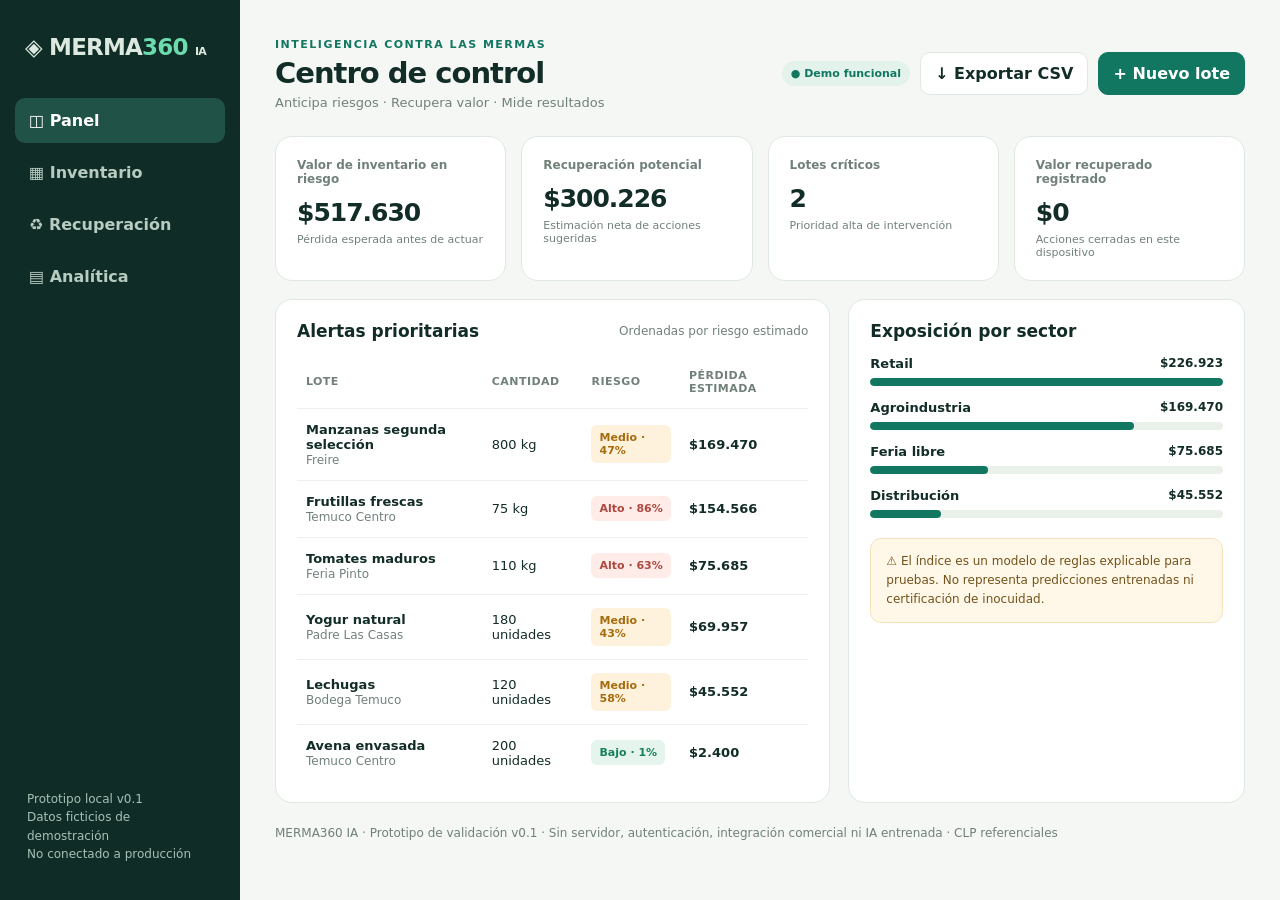
==== index.html @ 34fdd6aa "feat: incorporar prototipo web de gestión de mermas" ====
<!doctype html><html lang="es"><head><meta charset="utf-8"><meta name="viewport" content="width=device-width,initial-scale=1"><title>MERMA360 IA | Prototipo</title><style>
:root{--bg:#f4f7f4;--panel:#fff;--ink:#122c27;--muted:#71817a;--brand:#127761;--soft:#e3f2eb;--border:#e0e8e2;--warn:#c07914;--red:#b84b42}*{box-sizing:border-box}body{margin:0;background:var(--bg);color:var(--ink);font-family:Inter,system-ui,-apple-system,Segoe UI,sans-serif}button,input,select{font:inherit}button{cursor:pointer}.layout{display:grid;grid-template-columns:240px 1fr;min-height:100vh}.side{background:#102c27;color:#dbe9df;padding:24px 15px;display:flex;flex-direction:column;gap:28px}.logo{font-size:23px;font-weight:850;letter-spacing:-.8px;padding:10px}.logo span{color:#6cdbad}.nav{display:grid;gap:7px}.nav button{background:transparent;border:0;color:#b7cbc1;text-align:left;border-radius:10px;padding:13px 14px;font-weight:650}.nav button.active,.nav button:hover{background:#215247;color:white}.sidefoot{margin-top:auto;padding:12px;font-size:12px;color:#a9c1b5;line-height:1.55}.main{padding:27px 35px;max-width:1560px;width:100%;margin:auto}header{display:flex;justify-content:space-between;align-items:center;gap:16px;margin-bottom:26px}h1{font-size:29px;letter-spacing:-1px;margin:5px 0}p{line-height:1.45}.muted{color:var(--muted)}.eyebrow{color:var(--brand);font-size:11px;letter-spacing:1.5px;font-weight:800;text-transform:uppercase}.headerops{display:flex;gap:10px;align-items:center;flex-wrap:wrap}.button{border:1px solid var(--border);background:white;padding:11px 14px;border-radius:10px;font-weight:700;color:var(--ink)}.primary{background:var(--brand);border-color:var(--brand);color:white}.button:hover{filter:brightness(.96)}.badge{padding:6px 9px;border-radius:999px;background:var(--soft);color:var(--brand);font-size:11px;font-weight:800}.panel{background:white;border:1px solid var(--border);border-radius:17px;padding:21px}.cards{display:grid;grid-template-columns:repeat(4,minmax(0,1fr));gap:15px;margin-bottom:18px}.card .label{font-size:12px;color:var(--muted);font-weight:650}.card .value{font-size:25px;font-weight:850;letter-spacing:-1px;margin:12px 0 6px}.card .hint{font-size:11px;color:var(--muted)}.split{display:grid;grid-template-columns:1.4fr 1fr;gap:18px}.sectionhead{display:flex;align-items:center;justify-content:space-between;margin-bottom:15px;gap:10px}.sectionhead h2{font-size:17px;margin:0}table{border-collapse:collapse;width:100%;font-size:13px}td,th{padding:13px 9px;text-align:left;border-bottom:1px solid #edf0ed;vertical-align:middle}th{font-size:11px;text-transform:uppercase;letter-spacing:.45px;color:var(--muted)}tbody tr:last-child td{border:0}.pill{font-weight:800;font-size:11px;padding:6px 8px;border-radius:6px;display:inline-block}.high{background:#ffebe8;color:#ad483f}.medium{background:#fff2dc;color:#a66b0d}.low{background:#e5f4ec;color:#16805e}.empty{padding:32px;text-align:center;color:var(--muted)}.tiny{font-size:12px;color:var(--muted)}.stack{display:grid;gap:14px}.barrow{display:grid;grid-template-columns:1fr 85px;gap:12px;align-items:center}.track{height:8px;background:#eaf0ea;border-radius:12px;overflow:hidden;margin-top:7px}.fill{height:100%;background:var(--brand);border-radius:12px}.formgrid{display:grid;grid-template-columns:repeat(3,1fr);gap:12px}.field{display:grid;gap:6px}.field label{font-size:12px;font-weight:750;color:#4e6259}input,select{padding:12px;border:1px solid #d6e2d9;border-radius:9px;width:100%;background:white;color:var(--ink)}.filters{display:flex;gap:10px;margin-bottom:15px;flex-wrap:wrap}.filters input{width:min(320px,100%)}.filters select{width:auto}.actionbox{background:#f7faf7;padding:14px;border:1px solid var(--border);border-radius:12px}.actionbox h3{margin:3px 0 9px;font-size:16px}.kpi{font-size:22px;font-weight:850}.note{padding:13px 15px;border-radius:11px;background:#fff8e9;color:#72521a;font-size:12px;line-height:1.6;border:1px solid #f4e3ba}section[data-view]{display:none}section[data-view].on{display:block}.rescue{display:grid;grid-template-columns:1fr 1fr;gap:12px}.metric{display:flex;justify-content:space-between;padding:10px 0;border-bottom:1px solid var(--border);font-size:13px}.metric:last-child{border:0}.chip{border:1px solid #d2e2d7;padding:9px 11px;background:white;border-radius:8px;color:var(--brand);font-weight:750}.toast{position:fixed;bottom:22px;right:22px;background:#173b30;color:white;padding:13px 18px;border-radius:10px;box-shadow:0 12px 35px #112c2233;display:none;max-width:370px;z-index:5}.footer{margin:23px 0;font-size:12px;color:var(--muted)}@media(max-width:1000px){.cards{grid-template-columns:repeat(2,1fr)}.split{grid-template-columns:1fr}.main{padding:22px}.layout{grid-template-columns:180px 1fr}}@media(max-width:680px){.layout{display:block}.side{position:sticky;top:0;z-index:3;padding:8px 10px;display:flex;gap:5px;flex-direction:row;align-items:center}.logo{font-size:17px;padding:7px}.nav{display:flex;gap:1px;overflow-x:auto}.nav button{font-size:11px;padding:10px 8px;white-space:nowrap}.sidefoot{display:none}.main{padding:16px}header{align-items:flex-start;flex-direction:column}.cards{grid-template-columns:repeat(2,minmax(0,1fr));gap:10px}.card .value{font-size:20px}.panel{padding:14px}.formgrid,.rescue{grid-template-columns:1fr}table{display:block;overflow-x:auto;white-space:nowrap}}
</style></head><body><div class="layout"><aside class="side"><div class="logo">◈ MERMA<span>360</span> <small style="font-size:11px">IA</small></div><nav class="nav"><button class="active" data-nav="dashboard">◫ Panel</button><button data-nav="inventory">▦ Inventario</button><button data-nav="rescue">♻ Recuperación</button><button data-nav="analytics">▤ Analítica</button></nav><div class="sidefoot">Prototipo local v0.1<br>Datos ficticios de demostración<br>No conectado a producción</div></aside><main class="main"><header><div><div class="eyebrow">INTELIGENCIA CONTRA LAS MERMAS</div><h1 id="viewTitle">Centro de control</h1><div class="muted" style="font-size:13px">Anticipa riesgos · Recupera valor · Mide resultados</div></div><div class="headerops"><span class="badge">● Demo funcional</span><button class="button" id="exportBtn">↓ Exportar CSV</button><button class="button primary" id="addJump">+ Nuevo lote</button></div></header>
<section data-view="dashboard" class="on"><div class="cards"><article class="panel card"><div class="label">Valor de inventario en riesgo</div><div class="value" id="riskValue">—</div><div class="hint">Pérdida esperada antes de actuar</div></article><article class="panel card"><div class="label">Recuperación potencial</div><div class="value" id="recoverValue">—</div><div class="hint">Estimación neta de acciones sugeridas</div></article><article class="panel card"><div class="label">Lotes críticos</div><div class="value" id="criticalValue">—</div><div class="hint">Prioridad alta de intervención</div></article><article class="panel card"><div class="label">Valor recuperado registrado</div><div class="value" id="savedValue">—</div><div class="hint">Acciones cerradas en este dispositivo</div></article></div><div class="split"><div class="panel"><div class="sectionhead"><h2>Alertas prioritarias</h2><span class="tiny">Ordenadas por riesgo estimado</span></div><div id="alertTable"></div></div><div class="panel"><div class="sectionhead"><h2>Exposición por sector</h2></div><div class="stack" id="sectorBars"></div><div class="note" style="margin-top:20px">⚠ El índice es un modelo de reglas explicable para pruebas. No representa predicciones entrenadas ni certificación de inocuidad.</div></div></div></section>
<section data-view="inventory"><div class="panel" style="margin-bottom:17px"><div class="sectionhead"><h2>Registrar lote</h2><span class="tiny">Datos se guardan localmente en tu navegador</span></div><form id="lotForm" class="formgrid"><div class="field"><label>Producto</label><input name="name" required maxlength="80" placeholder="Ej.: Tomate primera" /></div><div class="field"><label>Sector</label><select name="sector"><option>Feria libre</option><option>Retail</option><option>Agroindustria</option><option>Distribución</option></select></div><div class="field"><label>Ubicación / sucursal</label><input name="location" required placeholder="Ej.: Temuco centro" maxlength="80" /></div><div class="field"><label>Cantidad disponible</label><input name="qty" type="number" min="0.01" step="0.01" required placeholder="100" /></div><div class="field"><label>Unidad</label><select name="unit"><option>kg</option><option>unidades</option><option>cajas</option></select></div><div class="field"><label>Costo unitario (CLP)</label><input name="cost" type="number" min="0" step="1" required placeholder="1200" /></div><div class="field"><label>Días para vencer / revisión</label><input name="days" type="number" min="0" max="365" step="1" required placeholder="2" /></div><div class="field"><label>Rotación diaria estimada (misma unidad)</label><input name="daily" type="number" min="0" step="0.01" required placeholder="12" /></div><div class="field" style="align-content:end"><button class="button primary" type="submit">Guardar lote y calcular riesgo</button></div></form></div><div class="panel"><div class="sectionhead"><h2>Lotes registrados</h2><span class="tiny" id="lotCount"></span></div><div class="filters"><input id="search" placeholder="Buscar producto o sucursal..."/><select id="sectorFilter"><option value="">Todos los sectores</option><option>Feria libre</option><option>Retail</option><option>Agroindustria</option><option>Distribución</option></select></div><div id="inventoryTable"></div></div></section>
<section data-view="rescue"><div class="split"><div class="panel"><div class="sectionhead"><h2>Optimizador de recuperación</h2></div><div class="field" style="margin-bottom:14px"><label>Elegir lote activo</label><select id="selectedLot"></select></div><div id="lotExplain"></div><div class="note" style="margin-top:16px">La recuperación requiere confirmar inocuidad, estado del producto, transporte y condiciones de venta. No se autoriza redistribuir alimentos no aptos.</div></div><div class="panel"><div class="sectionhead"><h2>Acciones sugeridas</h2><span class="tiny">Escenarios ilustrativos</span></div><div class="stack" id="rescueOptions"></div></div></div><div class="panel" style="margin-top:18px"><div class="sectionhead"><h2>Historial de acciones ejecutadas</h2></div><div id="actionHistory"></div></div></section>
<section data-view="analytics"><div class="cards"><article class="panel card"><div class="label">Inventario registrado</div><div class="value" id="inventoryValue">—</div></article><article class="panel card"><div class="label">Pérdida esperada</div><div class="value" id="lossValue">—</div></article><article class="panel card"><div class="label">Lotes activos</div><div class="value" id="activeValue">—</div></article><article class="panel card"><div class="label">Acciones registradas</div><div class="value" id="actionsValue">—</div></article></div><div class="split"><div class="panel"><div class="sectionhead"><h2>Riesgo por categoría</h2></div><div class="stack" id="analyticsBars"></div></div><div class="panel"><div class="sectionhead"><h2>Metodología de estimación</h2></div><p class="tiny">El riesgo depende de días disponibles, cantidad y rotación estimada. La fracción que no se vendería dentro del horizonte se combina con un factor de urgencia. La pérdida esperada es la cantidad en riesgo multiplicada por el costo unitario.</p><p class="tiny">La recuperación neta sugerida se calcula con escenarios de precios y costos simplificados. No presupone ventas reales ni reemplaza un estudio de demanda, seguridad o impacto.</p><button class="button" id="resetBtn">Restablecer datos de ejemplo</button></div></div></section>
<div class="footer">MERMA360 IA · Prototipo de validación v0.1 · Sin servidor, autenticación, integración comercial ni IA entrenada · CLP referenciales</div></main></div><div class="toast" id="toast"></div>
<script>
'use strict';const KEY='merma360-demo-v1';const seed=[{id:'L-001',name:'Frutillas frescas',sector:'Retail',location:'Temuco Centro',qty:75,unit:'kg',cost:2400,days:1,daily:12,closed:false},{id:'L-002',name:'Tomates maduros',sector:'Feria libre',location:'Feria Pinto',qty:110,unit:'kg',cost:1100,days:2,daily:22,closed:false},{id:'L-003',name:'Yogur natural',sector:'Retail',location:'Padre Las Casas',qty:180,unit:'unidades',cost:900,days:3,daily:38,closed:false},{id:'L-004',name:'Manzanas segunda selección',sector:'Agroindustria',location:'Freire',qty:800,unit:'kg',cost:450,days:6,daily:70,closed:false},{id:'L-005',name:'Lechugas',sector:'Distribución',location:'Bodega Temuco',qty:120,unit:'unidades',cost:650,days:2,daily:27,closed:false},{id:'L-006',name:'Avena envasada',sector:'Retail',location:'Temuco Centro',qty:200,unit:'unidades',cost:1200,days:90,daily:4,closed:false}];
let state;try{state=JSON.parse(localStorage.getItem(KEY))}catch(e){}if(!state||!Array.isArray(state.lots)||!Array.isArray(state.actions))state={lots:seed.map(x=>({...x})),actions:[]};const money=n=>new Intl.NumberFormat('es-CL',{style:'currency',currency:'CLP',maximumFractionDigits:0}).format(Math.round(n||0));const number=n=>new Intl.NumberFormat('es-CL',{maximumFractionDigits:1}).format(n);const escapeHtml=s=>String(s??'').replace(/[&<>"']/g,ch=>({'&':'&amp;','<':'&lt;','>':'&gt;','"':'&quot;','\'':'&#39;'}[ch]));function save(){localStorage.setItem(KEY,JSON.stringify(state))}function active(){return state.lots.filter(x=>!x.closed)}function estimate(l){let stock=Number(l.qty),days=Number(l.days),velocity=Number(l.daily),unsold=Math.max(0,stock-velocity*Math.max(0,days));let urgency=days<=1?0.95:days<=3?0.75:days<=7?0.45:days<=14?0.15:0.03;let risk=Math.min(.99,Math.max(.01,(unsold/Math.max(1,stock))*.83+urgency*.17));let riskyQty=stock*risk;return{risk,loss:riskyQty*l.cost,stockValue:stock*l.cost,unsold,riskyQty,recovery:Math.max(0,riskyQty*l.cost*.58)}}function level(v){return v>=.6?'high':v>=.3?'medium':'low'}function label(v){return v==='high'?'Alto':v==='medium'?'Medio':'Bajo'}function toast(msg){const el=document.getElementById('toast');el.textContent=msg;el.style.display='block';clearTimeout(toast.t);toast.t=setTimeout(()=>el.style.display='none',3500)}function table(columns,rows){return rows.length?'<table><thead><tr>'+columns.map(x=>'<th>'+x+'</th>').join('')+'</tr></thead><tbody>'+rows.join('')+'</tbody></table>':'<div class="empty">No hay registros para mostrar.</div>'}function pill(r){const v=level(r);return `<span class="pill ${v}">${label(v)} · ${Math.round(r*100)}%</span>`}function bars(id,items){const max=Math.max(1,...items.map(x=>x.value));document.getElementById(id).innerHTML=items.length?items.map(x=>`<div><div class="barrow"><span style="font-size:13px;font-weight:700">${escapeHtml(x.name)}</span><strong style="font-size:12px;text-align:right">${money(x.value)}</strong></div><div class="track"><div class="fill" style="width:${Math.max(2,x.value/max*100)}%"></div></div></div>`).join(''):'<p class="tiny">Sin datos</p>'}function grouped(){const m={};active().forEach(l=>m[l.sector]=(m[l.sector]||0)+estimate(l).loss);return Object.entries(m).map(([name,value])=>({name,value})).sort((a,b)=>b.value-a.value)}function render(){const lots=active();const totals=lots.reduce((a,l)=>{let e=estimate(l);a.inventory+=e.stockValue;a.loss+=e.loss;a.recovery+=e.recovery;a.critical+=e.risk>=.6?1:0;return a},{inventory:0,loss:0,recovery:0,critical:0});const saved=state.actions.reduce((a,x)=>a+x.net,0);const vals={riskValue:money(totals.loss),recoverValue:money(totals.recovery),criticalValue:totals.critical,savedValue:money(saved),inventoryValue:money(totals.inventory),lossValue:money(totals.loss),activeValue:lots.length,actionsValue:state.actions.length,lotCount:`${lots.length} activos · ${state.lots.length-lots.length} cerrados`};for(const [id,val]of Object.entries(vals))document.getElementById(id).textContent=val;let ordered=[...lots].sort((a,b)=>estimate(b).loss-estimate(a).loss);document.getElementById('alertTable').innerHTML=table(['Lote','Cantidad','Riesgo','Pérdida estimada'],ordered.slice(0,6).map(l=>{let e=estimate(l);return `<tr><td><strong>${escapeHtml(l.name)}</strong><br><span class="tiny">${escapeHtml(l.location)}</span></td><td>${number(l.qty)} ${escapeHtml(l.unit)}</td><td>${pill(e.risk)}</td><td><strong>${money(e.loss)}</strong></td></tr>`}));bars('sectorBars',grouped());bars('analyticsBars',grouped());renderInventory();renderRescue();renderHistory()}
function renderInventory(){let search=document.getElementById('search').value.toLowerCase(),sector=document.getElementById('sectorFilter').value;let lots=state.lots.filter(l=>(!sector||l.sector===sector)&&`${l.name} ${l.location}`.toLowerCase().includes(search));document.getElementById('inventoryTable').innerHTML=table(['Producto','Sector / lugar','Cantidad','Días','Riesgo','Estado','Acción'],lots.map(l=>{let e=estimate(l);return `<tr><td><strong>${escapeHtml(l.name)}</strong><br><span class="tiny">${escapeHtml(l.id)}</span></td><td>${escapeHtml(l.sector)}<br><span class="tiny">${escapeHtml(l.location)}</span></td><td>${number(l.qty)} ${escapeHtml(l.unit)}</td><td>${l.days}</td><td>${pill(e.risk)}</td><td>${l.closed?'Cerrado':'Activo'}</td><td>${l.closed?'—':`<button class="chip" data-choose="${escapeHtml(l.id)}">Gestionar</button>`}</td></tr>`}))}function options(l){let e=estimate(l);let risky=e.riskyQty;return[{id:'discount',title:'Venta con descuento',desc:'Salida rápida a precio promocional',gross:risky*l.cost*1.14,expense:risky*l.cost*.08},{id:'transfer',title:'Redistribución',desc:'Traslado a punto de mayor rotación',gross:risky*l.cost*1.28,expense:risky*l.cost*.23},{id:'process',title:'Procesamiento autorizado',desc:'Transformar producto solo con autorización y controles',gross:risky*l.cost*.95,expense:risky*l.cost*.34},{id:'donate',title:'Donación apta para consumo',desc:'Sin ingresos previstos; requiere receptor autorizado',gross:0,expense:risky*l.cost*.06}].map(o=>({...o,net:o.gross-o.expense}))}function renderRescue(){const select=document.getElementById('selectedLot'),id=select.value;let lots=active();select.innerHTML=lots.map(l=>`<option value="${escapeHtml(l.id)}">${escapeHtml(l.name)} (${escapeHtml(l.location)})</option>`).join('');if(lots.some(l=>l.id===id))select.value=id;const l=lots.find(x=>x.id===select.value);if(!l){document.getElementById('lotExplain').innerHTML='<div class="empty">No hay lotes activos.</div>';document.getElementById('rescueOptions').innerHTML='';return}const e=estimate(l);document.getElementById('lotExplain').innerHTML=`<h3>${escapeHtml(l.name)}</h3><p class="tiny">${escapeHtml(l.sector)} · ${escapeHtml(l.location)}</p><div class="metric"><span>Inventario a costo</span><strong>${money(e.stockValue)}</strong></div><div class="metric"><span>Riesgo estimado</span><strong>${Math.round(e.risk*100)}%</strong></div><div class="metric"><span>Valor expuesto</span><strong>${money(e.loss)}</strong></div><div class="metric"><span>Cantidad potencial en riesgo</span><strong>${number(e.riskyQty)} ${escapeHtml(l.unit)}</strong></div><p class="tiny">Fundamento: ${l.days} día(s) para vencimiento/revisión; ${number(l.daily)} ${escapeHtml(l.unit)}/día de rotación estimada.</p>`;document.getElementById('rescueOptions').innerHTML=options(l).sort((a,b)=>b.net-a.net).map(o=>`<div class="actionbox"><div style="display:flex;justify-content:space-between;align-items:center;gap:10px"><h3>${escapeHtml(o.title)}</h3><strong style="color:var(--brand)">${money(o.net)} netos</strong></div><div class="tiny">${escapeHtml(o.desc)}</div><div class="tiny" style="margin:8px 0">Ingreso ${money(o.gross)} · Costo acción ${money(o.expense)}</div><button class="button ${o.id==='discount'?'primary':''}" data-action="${o.id}">Registrar acción realizada</button></div>`).join('')}
function renderHistory(){document.getElementById('actionHistory').innerHTML=table(['Fecha','Producto','Estrategia','Recuperación neta declarada'],state.actions.slice().reverse().map(a=>`<tr><td>${escapeHtml(a.date)}</td><td>${escapeHtml(a.product)}</td><td>${escapeHtml(a.title)}</td><td>${money(a.net)}</td></tr>`))}function goto(view){document.querySelectorAll('section[data-view]').forEach(e=>e.classList.toggle('on',e.dataset.view===view));document.querySelectorAll('[data-nav]').forEach(e=>e.classList.toggle('active',e.dataset.nav===view));document.getElementById('viewTitle').textContent={dashboard:'Centro de control',inventory:'Gestión de inventario',rescue:'Recuperación de valor',analytics:'Analítica de mermas'}[view];scrollTo({top:0,behavior:'smooth'})}document.querySelectorAll('[data-nav]').forEach(b=>b.addEventListener('click',()=>goto(b.dataset.nav)));document.getElementById('addJump').addEventListener('click',()=>{goto('inventory');document.querySelector('[name="name"]').focus()});document.getElementById('lotForm').addEventListener('submit',ev=>{ev.preventDefault();const f=new FormData(ev.currentTarget);const l={id:'L-'+Date.now().toString(36),name:String(f.get('name')).trim(),sector:String(f.get('sector')),location:String(f.get('location')).trim(),qty:Number(f.get('qty')),unit:String(f.get('unit')),cost:Number(f.get('cost')),days:Number(f.get('days')),daily:Number(f.get('daily')),closed:false};if(!l.name||!l.location||l.qty<=0||l.cost<0||l.days<0||l.daily<0||!Number.isFinite(l.qty+l.cost+l.days+l.daily)){toast('Revisa los datos del lote');return}state.lots.push(l);save();ev.currentTarget.reset();render();toast('Lote registrado y riesgo calculado')});document.getElementById('search').addEventListener('input',renderInventory);document.getElementById('sectorFilter').addEventListener('change',renderInventory);document.getElementById('inventoryTable').addEventListener('click',ev=>{let b=ev.target.closest('[data-choose]');if(!b)return;goto('rescue');document.getElementById('selectedLot').value=b.dataset.choose;renderRescue()});document.getElementById('selectedLot').addEventListener('change',renderRescue);document.getElementById('rescueOptions').addEventListener('click',ev=>{const b=ev.target.closest('[data-action]');if(!b)return;let l=active().find(x=>x.id===document.getElementById('selectedLot').value);if(!l)return;let action=options(l).find(x=>x.id===b.dataset.action);let netString=prompt('Registra el importe neto REALMENTE recuperado en CLP (no uses la estimación sin comprobarlo):','0');if(netString===null)return;let net=Number(netString);if(!Number.isFinite(net)||net<0){toast('El importe debe ser un número mayor o igual a cero');return}if(!confirm(`¿Confirmas cerrar el lote ${l.name} y registrar ${money(net)} como recuperación real? Esta acción no se puede revertir desde la interfaz.`))return;state.actions.push({id:Date.now(),date:new Date().toLocaleDateString('es-CL'),product:l.name,title:action.title,net});l.closed=true;save();render();toast('Acción real registrada; lote cerrado')});document.getElementById('resetBtn').addEventListener('click',()=>{if(!confirm('Esto borrará tus lotes y acciones locales y cargará los datos ficticios originales. ¿Continuar?'))return;state={lots:seed.map(x=>({...x})),actions:[]};save();render();toast('Demo restablecida')});document.getElementById('exportBtn').addEventListener('click',()=>{const cols=['id','name','sector','location','qty','unit','cost','days','daily','closed'];const quote=v=>'"'+String(v??'').replaceAll('"','""')+'"';let csv='\ufeff'+[cols.join(';'),...state.lots.map(l=>cols.map(k=>quote(l[k])).join(';'))].join('\r\n');let url=URL.createObjectURL(new Blob([csv],{type:'text/csv;charset=utf-8'}));let a=document.createElement('a');a.href=url;a.download='merma360_inventario.csv';a.click();setTimeout(()=>URL.revokeObjectURL(url),1000);toast('Inventario exportado en CSV')});render();
</script></body></html>
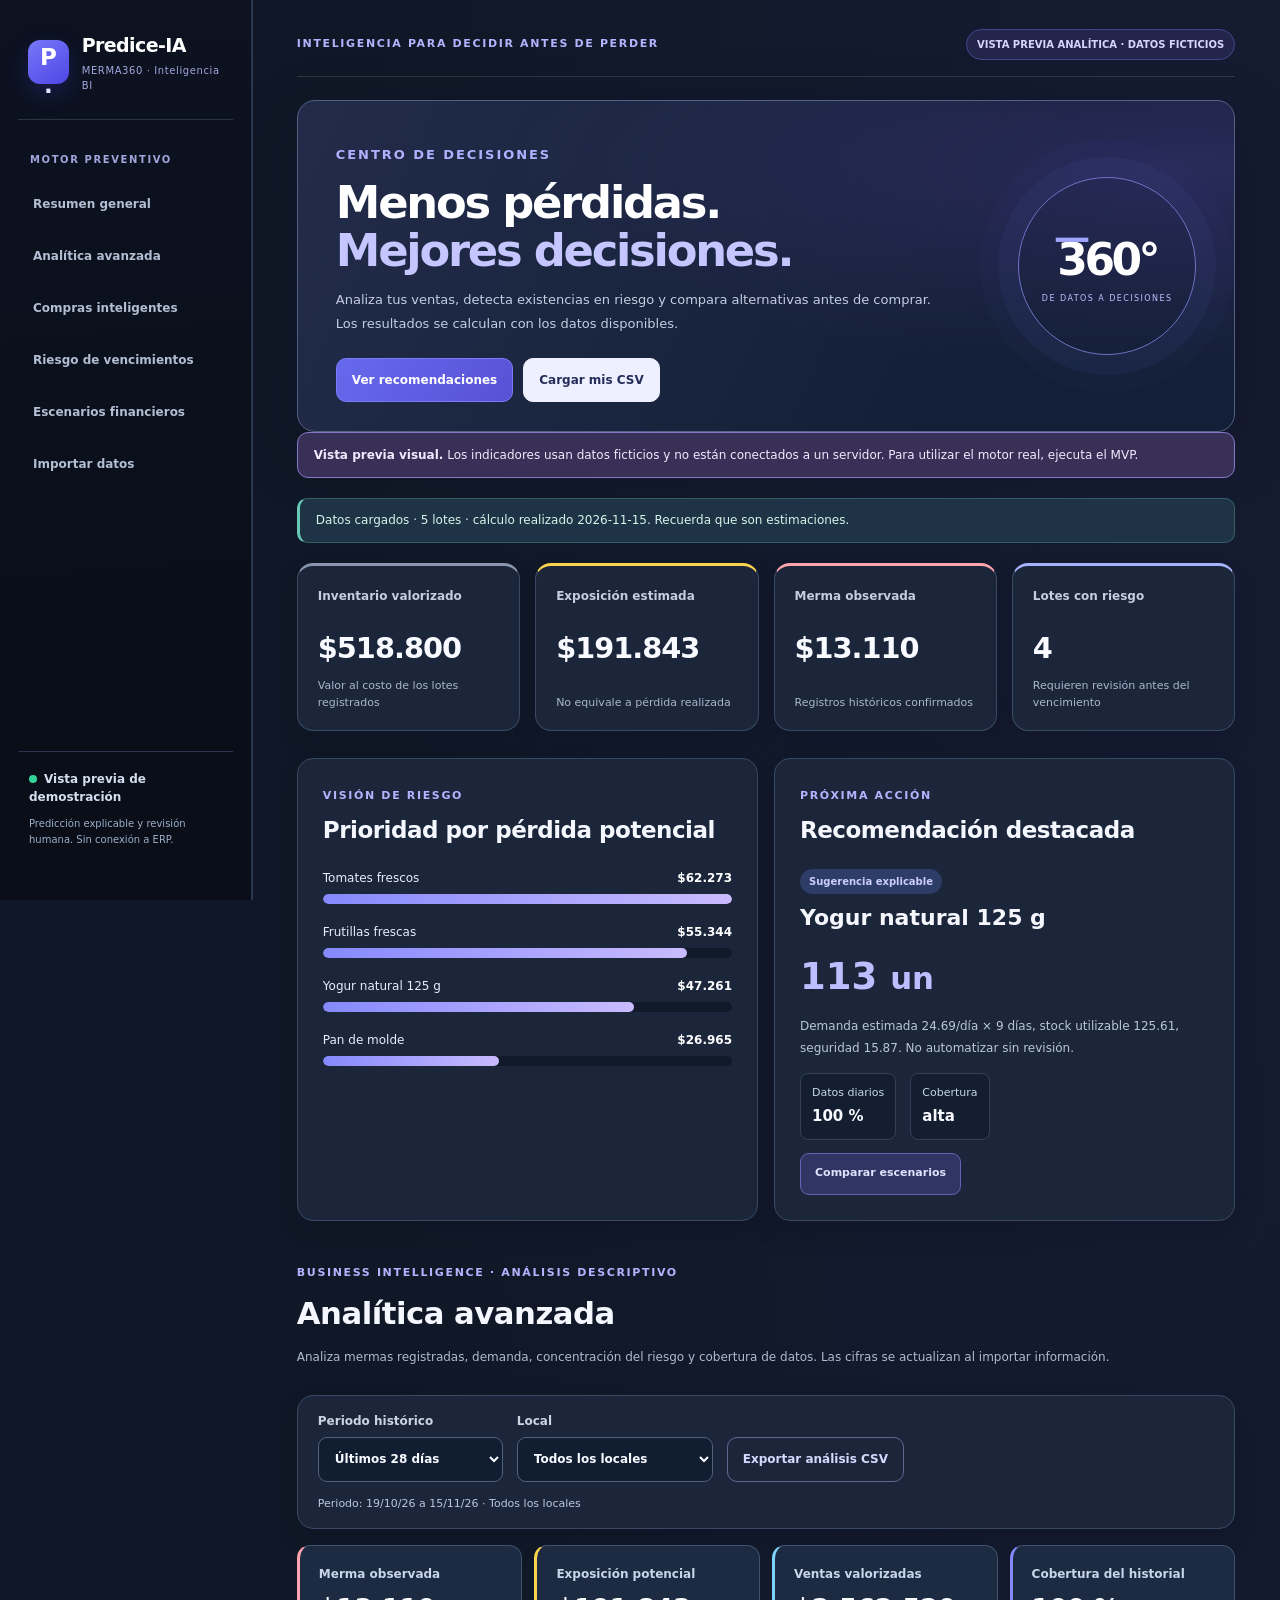
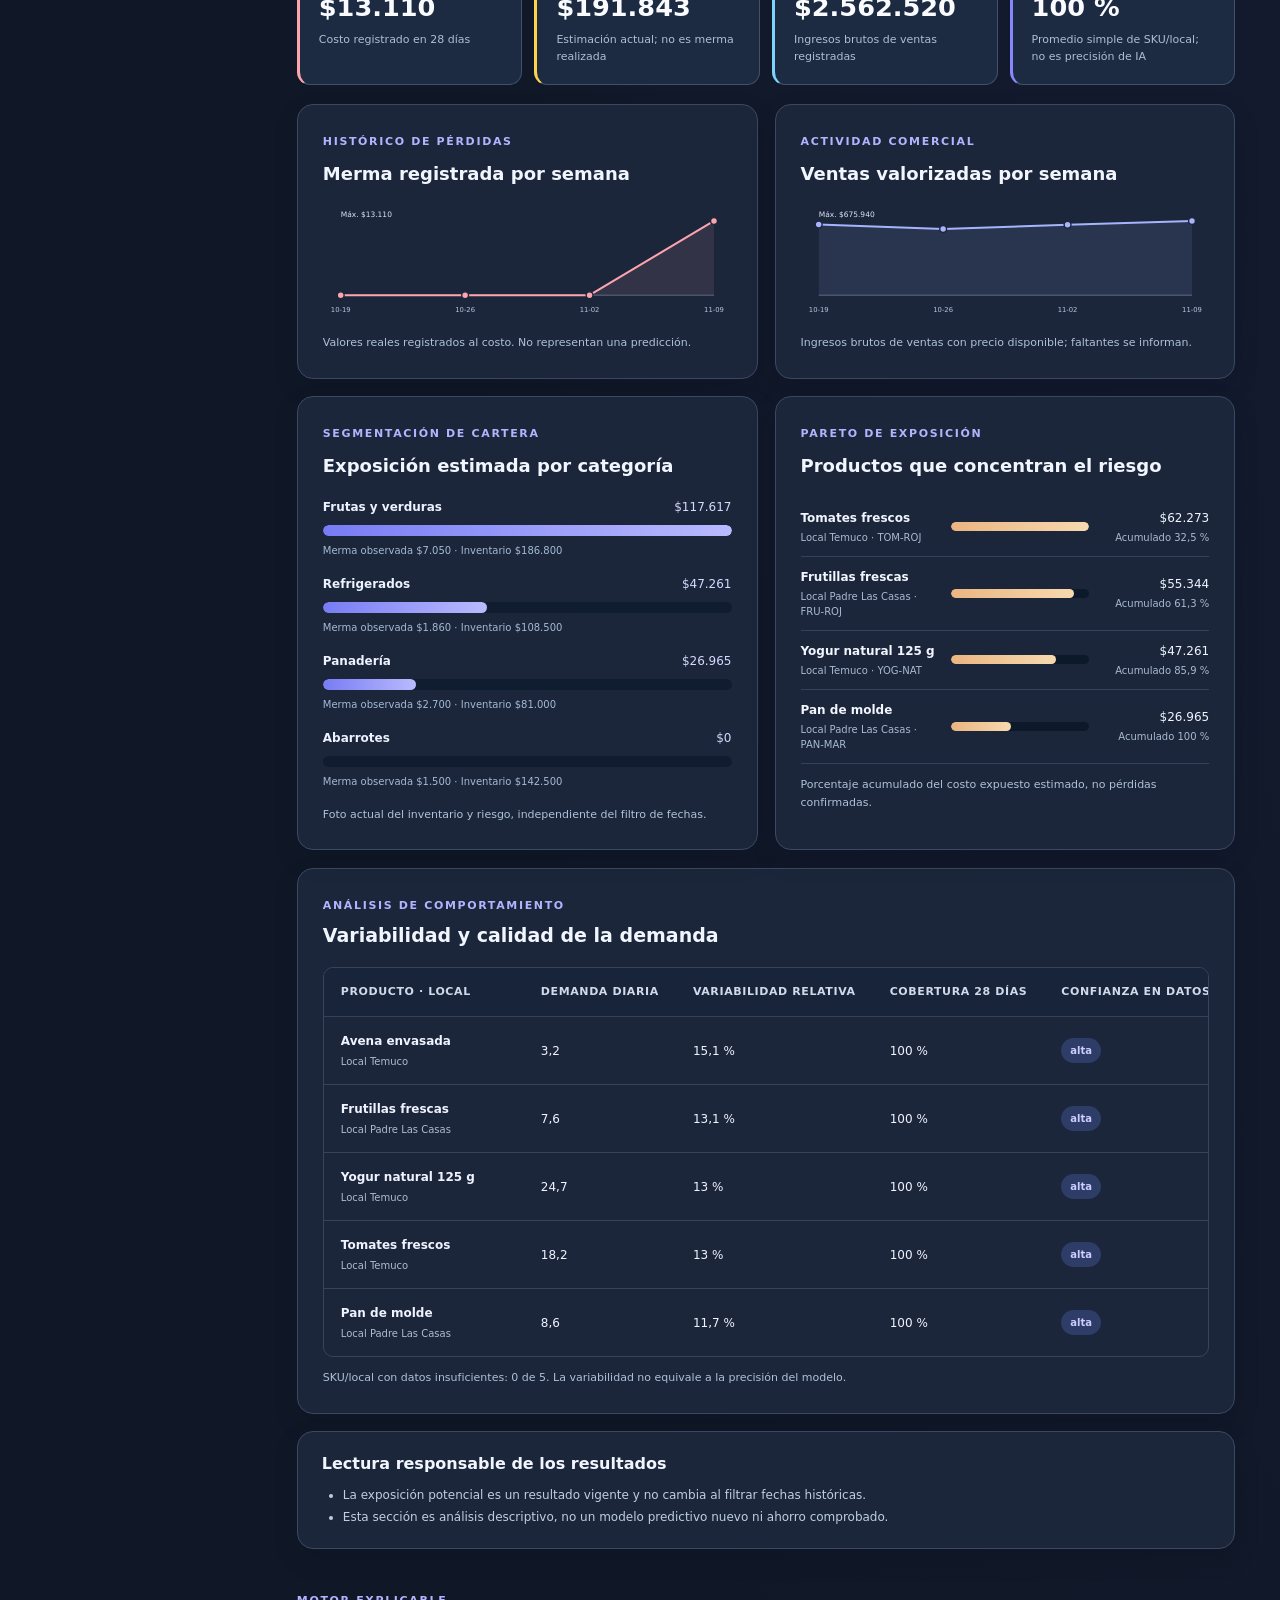
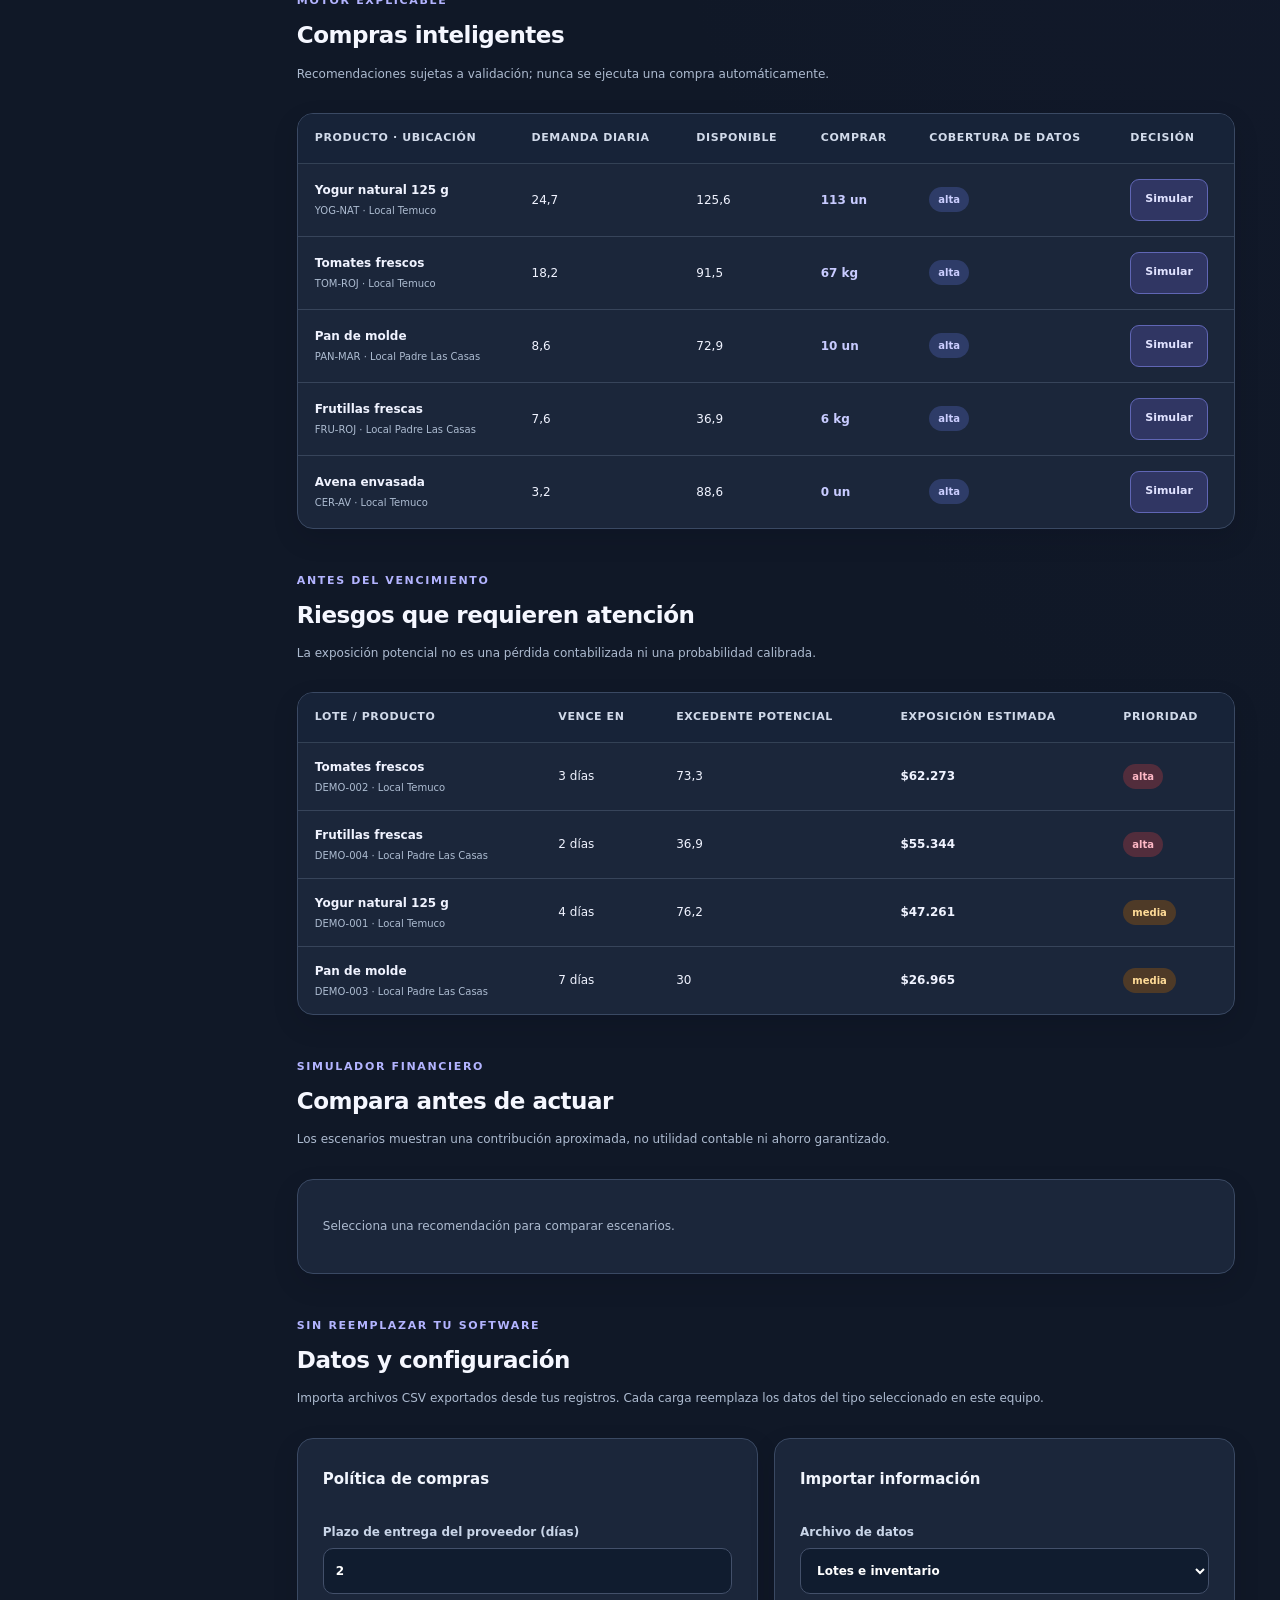
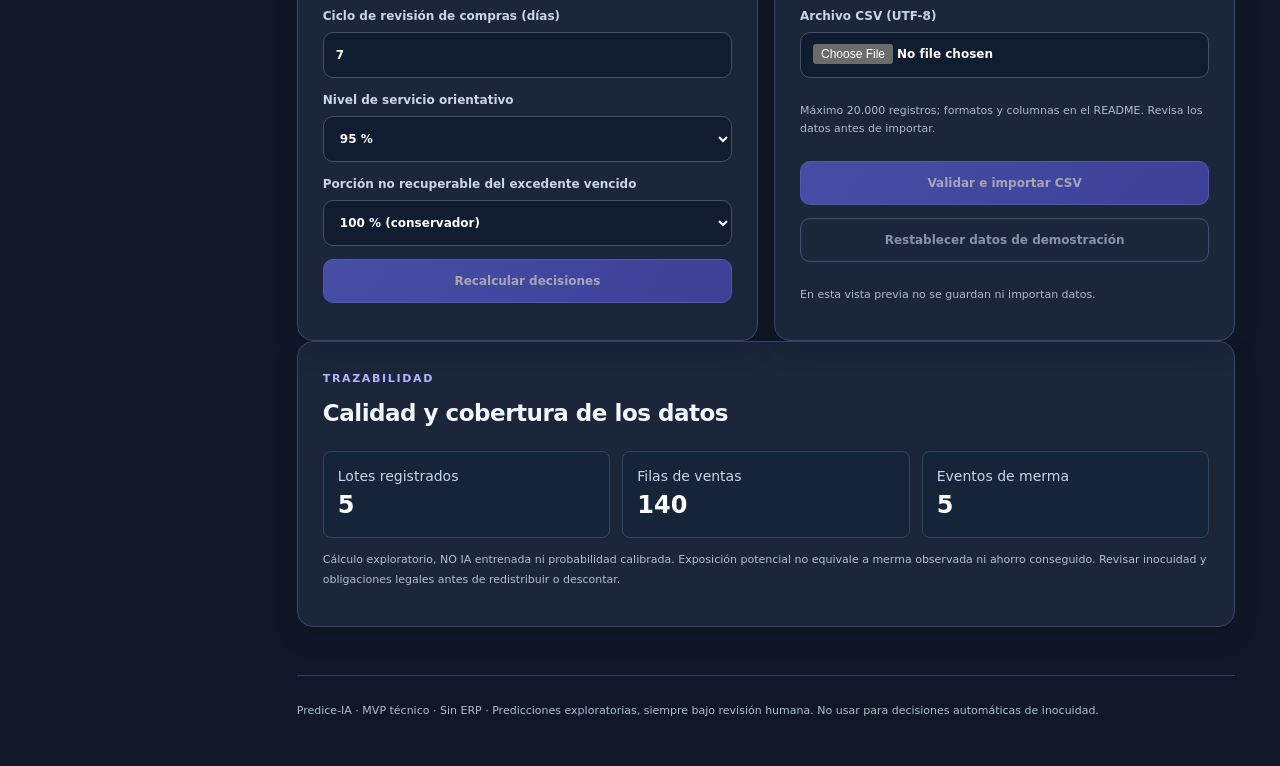
==== commit f3785efc: "fix(pages): mostrar interfaz moderna BI en la portada y archivar prototipo viejo" ====
--- a/index.html
+++ b/index.html
@@ -1,14 +1,446 @@
-<!doctype html><html lang="es"><head><meta charset="utf-8"><meta name="viewport" content="width=device-width,initial-scale=1"><title>MERMA360 IA | Prototipo</title><style>
-:root{--bg:#f4f7f4;--panel:#fff;--ink:#122c27;--muted:#71817a;--brand:#127761;--soft:#e3f2eb;--border:#e0e8e2;--warn:#c07914;--red:#b84b42}*{box-sizing:border-box}body{margin:0;background:var(--bg);color:var(--ink);font-family:Inter,system-ui,-apple-system,Segoe UI,sans-serif}button,input,select{font:inherit}button{cursor:pointer}.layout{display:grid;grid-template-columns:240px 1fr;min-height:100vh}.side{background:#102c27;color:#dbe9df;padding:24px 15px;display:flex;flex-direction:column;gap:28px}.logo{font-size:23px;font-weight:850;letter-spacing:-.8px;padding:10px}.logo span{color:#6cdbad}.nav{display:grid;gap:7px}.nav button{background:transparent;border:0;color:#b7cbc1;text-align:left;border-radius:10px;padding:13px 14px;font-weight:650}.nav button.active,.nav button:hover{background:#215247;color:white}.sidefoot{margin-top:auto;padding:12px;font-size:12px;color:#a9c1b5;line-height:1.55}.main{padding:27px 35px;max-width:1560px;width:100%;margin:auto}header{display:flex;justify-content:space-between;align-items:center;gap:16px;margin-bottom:26px}h1{font-size:29px;letter-spacing:-1px;margin:5px 0}p{line-height:1.45}.muted{color:var(--muted)}.eyebrow{color:var(--brand);font-size:11px;letter-spacing:1.5px;font-weight:800;text-transform:uppercase}.headerops{display:flex;gap:10px;align-items:center;flex-wrap:wrap}.button{border:1px solid var(--border);background:white;padding:11px 14px;border-radius:10px;font-weight:700;color:var(--ink)}.primary{background:var(--brand);border-color:var(--brand);color:white}.button:hover{filter:brightness(.96)}.badge{padding:6px 9px;border-radius:999px;background:var(--soft);color:var(--brand);font-size:11px;font-weight:800}.panel{background:white;border:1px solid var(--border);border-radius:17px;padding:21px}.cards{display:grid;grid-template-columns:repeat(4,minmax(0,1fr));gap:15px;margin-bottom:18px}.card .label{font-size:12px;color:var(--muted);font-weight:650}.card .value{font-size:25px;font-weight:850;letter-spacing:-1px;margin:12px 0 6px}.card .hint{font-size:11px;color:var(--muted)}.split{display:grid;grid-template-columns:1.4fr 1fr;gap:18px}.sectionhead{display:flex;align-items:center;justify-content:space-between;margin-bottom:15px;gap:10px}.sectionhead h2{font-size:17px;margin:0}table{border-collapse:collapse;width:100%;font-size:13px}td,th{padding:13px 9px;text-align:left;border-bottom:1px solid #edf0ed;vertical-align:middle}th{font-size:11px;text-transform:uppercase;letter-spacing:.45px;color:var(--muted)}tbody tr:last-child td{border:0}.pill{font-weight:800;font-size:11px;padding:6px 8px;border-radius:6px;display:inline-block}.high{background:#ffebe8;color:#ad483f}.medium{background:#fff2dc;color:#a66b0d}.low{background:#e5f4ec;color:#16805e}.empty{padding:32px;text-align:center;color:var(--muted)}.tiny{font-size:12px;color:var(--muted)}.stack{display:grid;gap:14px}.barrow{display:grid;grid-template-columns:1fr 85px;gap:12px;align-items:center}.track{height:8px;background:#eaf0ea;border-radius:12px;overflow:hidden;margin-top:7px}.fill{height:100%;background:var(--brand);border-radius:12px}.formgrid{display:grid;grid-template-columns:repeat(3,1fr);gap:12px}.field{display:grid;gap:6px}.field label{font-size:12px;font-weight:750;color:#4e6259}input,select{padding:12px;border:1px solid #d6e2d9;border-radius:9px;width:100%;background:white;color:var(--ink)}.filters{display:flex;gap:10px;margin-bottom:15px;flex-wrap:wrap}.filters input{width:min(320px,100%)}.filters select{width:auto}.actionbox{background:#f7faf7;padding:14px;border:1px solid var(--border);border-radius:12px}.actionbox h3{margin:3px 0 9px;font-size:16px}.kpi{font-size:22px;font-weight:850}.note{padding:13px 15px;border-radius:11px;background:#fff8e9;color:#72521a;font-size:12px;line-height:1.6;border:1px solid #f4e3ba}section[data-view]{display:none}section[data-view].on{display:block}.rescue{display:grid;grid-template-columns:1fr 1fr;gap:12px}.metric{display:flex;justify-content:space-between;padding:10px 0;border-bottom:1px solid var(--border);font-size:13px}.metric:last-child{border:0}.chip{border:1px solid #d2e2d7;padding:9px 11px;background:white;border-radius:8px;color:var(--brand);font-weight:750}.toast{position:fixed;bottom:22px;right:22px;background:#173b30;color:white;padding:13px 18px;border-radius:10px;box-shadow:0 12px 35px #112c2233;display:none;max-width:370px;z-index:5}.footer{margin:23px 0;font-size:12px;color:var(--muted)}@media(max-width:1000px){.cards{grid-template-columns:repeat(2,1fr)}.split{grid-template-columns:1fr}.main{padding:22px}.layout{grid-template-columns:180px 1fr}}@media(max-width:680px){.layout{display:block}.side{position:sticky;top:0;z-index:3;padding:8px 10px;display:flex;gap:5px;flex-direction:row;align-items:center}.logo{font-size:17px;padding:7px}.nav{display:flex;gap:1px;overflow-x:auto}.nav button{font-size:11px;padding:10px 8px;white-space:nowrap}.sidefoot{display:none}.main{padding:16px}header{align-items:flex-start;flex-direction:column}.cards{grid-template-columns:repeat(2,minmax(0,1fr));gap:10px}.card .value{font-size:20px}.panel{padding:14px}.formgrid,.rescue{grid-template-columns:1fr}table{display:block;overflow-x:auto;white-space:nowrap}}
-</style></head><body><div class="layout"><aside class="side"><div class="logo">◈ MERMA<span>360</span> <small style="font-size:11px">IA</small></div><nav class="nav"><button class="active" data-nav="dashboard">◫ Panel</button><button data-nav="inventory">▦ Inventario</button><button data-nav="rescue">♻ Recuperación</button><button data-nav="analytics">▤ Analítica</button></nav><div class="sidefoot">Prototipo local v0.1<br>Datos ficticios de demostración<br>No conectado a producción</div></aside><main class="main"><header><div><div class="eyebrow">INTELIGENCIA CONTRA LAS MERMAS</div><h1 id="viewTitle">Centro de control</h1><div class="muted" style="font-size:13px">Anticipa riesgos · Recupera valor · Mide resultados</div></div><div class="headerops"><span class="badge">● Demo funcional</span><button class="button" id="exportBtn">↓ Exportar CSV</button><button class="button primary" id="addJump">+ Nuevo lote</button></div></header>
-<section data-view="dashboard" class="on"><div class="cards"><article class="panel card"><div class="label">Valor de inventario en riesgo</div><div class="value" id="riskValue">—</div><div class="hint">Pérdida esperada antes de actuar</div></article><article class="panel card"><div class="label">Recuperación potencial</div><div class="value" id="recoverValue">—</div><div class="hint">Estimación neta de acciones sugeridas</div></article><article class="panel card"><div class="label">Lotes críticos</div><div class="value" id="criticalValue">—</div><div class="hint">Prioridad alta de intervención</div></article><article class="panel card"><div class="label">Valor recuperado registrado</div><div class="value" id="savedValue">—</div><div class="hint">Acciones cerradas en este dispositivo</div></article></div><div class="split"><div class="panel"><div class="sectionhead"><h2>Alertas prioritarias</h2><span class="tiny">Ordenadas por riesgo estimado</span></div><div id="alertTable"></div></div><div class="panel"><div class="sectionhead"><h2>Exposición por sector</h2></div><div class="stack" id="sectorBars"></div><div class="note" style="margin-top:20px">⚠ El índice es un modelo de reglas explicable para pruebas. No representa predicciones entrenadas ni certificación de inocuidad.</div></div></div></section>
-<section data-view="inventory"><div class="panel" style="margin-bottom:17px"><div class="sectionhead"><h2>Registrar lote</h2><span class="tiny">Datos se guardan localmente en tu navegador</span></div><form id="lotForm" class="formgrid"><div class="field"><label>Producto</label><input name="name" required maxlength="80" placeholder="Ej.: Tomate primera" /></div><div class="field"><label>Sector</label><select name="sector"><option>Feria libre</option><option>Retail</option><option>Agroindustria</option><option>Distribución</option></select></div><div class="field"><label>Ubicación / sucursal</label><input name="location" required placeholder="Ej.: Temuco centro" maxlength="80" /></div><div class="field"><label>Cantidad disponible</label><input name="qty" type="number" min="0.01" step="0.01" required placeholder="100" /></div><div class="field"><label>Unidad</label><select name="unit"><option>kg</option><option>unidades</option><option>cajas</option></select></div><div class="field"><label>Costo unitario (CLP)</label><input name="cost" type="number" min="0" step="1" required placeholder="1200" /></div><div class="field"><label>Días para vencer / revisión</label><input name="days" type="number" min="0" max="365" step="1" required placeholder="2" /></div><div class="field"><label>Rotación diaria estimada (misma unidad)</label><input name="daily" type="number" min="0" step="0.01" required placeholder="12" /></div><div class="field" style="align-content:end"><button class="button primary" type="submit">Guardar lote y calcular riesgo</button></div></form></div><div class="panel"><div class="sectionhead"><h2>Lotes registrados</h2><span class="tiny" id="lotCount"></span></div><div class="filters"><input id="search" placeholder="Buscar producto o sucursal..."/><select id="sectorFilter"><option value="">Todos los sectores</option><option>Feria libre</option><option>Retail</option><option>Agroindustria</option><option>Distribución</option></select></div><div id="inventoryTable"></div></div></section>
-<section data-view="rescue"><div class="split"><div class="panel"><div class="sectionhead"><h2>Optimizador de recuperación</h2></div><div class="field" style="margin-bottom:14px"><label>Elegir lote activo</label><select id="selectedLot"></select></div><div id="lotExplain"></div><div class="note" style="margin-top:16px">La recuperación requiere confirmar inocuidad, estado del producto, transporte y condiciones de venta. No se autoriza redistribuir alimentos no aptos.</div></div><div class="panel"><div class="sectionhead"><h2>Acciones sugeridas</h2><span class="tiny">Escenarios ilustrativos</span></div><div class="stack" id="rescueOptions"></div></div></div><div class="panel" style="margin-top:18px"><div class="sectionhead"><h2>Historial de acciones ejecutadas</h2></div><div id="actionHistory"></div></div></section>
-<section data-view="analytics"><div class="cards"><article class="panel card"><div class="label">Inventario registrado</div><div class="value" id="inventoryValue">—</div></article><article class="panel card"><div class="label">Pérdida esperada</div><div class="value" id="lossValue">—</div></article><article class="panel card"><div class="label">Lotes activos</div><div class="value" id="activeValue">—</div></article><article class="panel card"><div class="label">Acciones registradas</div><div class="value" id="actionsValue">—</div></article></div><div class="split"><div class="panel"><div class="sectionhead"><h2>Riesgo por categoría</h2></div><div class="stack" id="analyticsBars"></div></div><div class="panel"><div class="sectionhead"><h2>Metodología de estimación</h2></div><p class="tiny">El riesgo depende de días disponibles, cantidad y rotación estimada. La fracción que no se vendería dentro del horizonte se combina con un factor de urgencia. La pérdida esperada es la cantidad en riesgo multiplicada por el costo unitario.</p><p class="tiny">La recuperación neta sugerida se calcula con escenarios de precios y costos simplificados. No presupone ventas reales ni reemplaza un estudio de demanda, seguridad o impacto.</p><button class="button" id="resetBtn">Restablecer datos de ejemplo</button></div></div></section>
-<div class="footer">MERMA360 IA · Prototipo de validación v0.1 · Sin servidor, autenticación, integración comercial ni IA entrenada · CLP referenciales</div></main></div><div class="toast" id="toast"></div>
-<script>
-'use strict';const KEY='merma360-demo-v1';const seed=[{id:'L-001',name:'Frutillas frescas',sector:'Retail',location:'Temuco Centro',qty:75,unit:'kg',cost:2400,days:1,daily:12,closed:false},{id:'L-002',name:'Tomates maduros',sector:'Feria libre',location:'Feria Pinto',qty:110,unit:'kg',cost:1100,days:2,daily:22,closed:false},{id:'L-003',name:'Yogur natural',sector:'Retail',location:'Padre Las Casas',qty:180,unit:'unidades',cost:900,days:3,daily:38,closed:false},{id:'L-004',name:'Manzanas segunda selección',sector:'Agroindustria',location:'Freire',qty:800,unit:'kg',cost:450,days:6,daily:70,closed:false},{id:'L-005',name:'Lechugas',sector:'Distribución',location:'Bodega Temuco',qty:120,unit:'unidades',cost:650,days:2,daily:27,closed:false},{id:'L-006',name:'Avena envasada',sector:'Retail',location:'Temuco Centro',qty:200,unit:'unidades',cost:1200,days:90,daily:4,closed:false}];
-let state;try{state=JSON.parse(localStorage.getItem(KEY))}catch(e){}if(!state||!Array.isArray(state.lots)||!Array.isArray(state.actions))state={lots:seed.map(x=>({...x})),actions:[]};const money=n=>new Intl.NumberFormat('es-CL',{style:'currency',currency:'CLP',maximumFractionDigits:0}).format(Math.round(n||0));const number=n=>new Intl.NumberFormat('es-CL',{maximumFractionDigits:1}).format(n);const escapeHtml=s=>String(s??'').replace(/[&<>"']/g,ch=>({'&':'&amp;','<':'&lt;','>':'&gt;','"':'&quot;','\'':'&#39;'}[ch]));function save(){localStorage.setItem(KEY,JSON.stringify(state))}function active(){return state.lots.filter(x=>!x.closed)}function estimate(l){let stock=Number(l.qty),days=Number(l.days),velocity=Number(l.daily),unsold=Math.max(0,stock-velocity*Math.max(0,days));let urgency=days<=1?0.95:days<=3?0.75:days<=7?0.45:days<=14?0.15:0.03;let risk=Math.min(.99,Math.max(.01,(unsold/Math.max(1,stock))*.83+urgency*.17));let riskyQty=stock*risk;return{risk,loss:riskyQty*l.cost,stockValue:stock*l.cost,unsold,riskyQty,recovery:Math.max(0,riskyQty*l.cost*.58)}}function level(v){return v>=.6?'high':v>=.3?'medium':'low'}function label(v){return v==='high'?'Alto':v==='medium'?'Medio':'Bajo'}function toast(msg){const el=document.getElementById('toast');el.textContent=msg;el.style.display='block';clearTimeout(toast.t);toast.t=setTimeout(()=>el.style.display='none',3500)}function table(columns,rows){return rows.length?'<table><thead><tr>'+columns.map(x=>'<th>'+x+'</th>').join('')+'</tr></thead><tbody>'+rows.join('')+'</tbody></table>':'<div class="empty">No hay registros para mostrar.</div>'}function pill(r){const v=level(r);return `<span class="pill ${v}">${label(v)} · ${Math.round(r*100)}%</span>`}function bars(id,items){const max=Math.max(1,...items.map(x=>x.value));document.getElementById(id).innerHTML=items.length?items.map(x=>`<div><div class="barrow"><span style="font-size:13px;font-weight:700">${escapeHtml(x.name)}</span><strong style="font-size:12px;text-align:right">${money(x.value)}</strong></div><div class="track"><div class="fill" style="width:${Math.max(2,x.value/max*100)}%"></div></div></div>`).join(''):'<p class="tiny">Sin datos</p>'}function grouped(){const m={};active().forEach(l=>m[l.sector]=(m[l.sector]||0)+estimate(l).loss);return Object.entries(m).map(([name,value])=>({name,value})).sort((a,b)=>b.value-a.value)}function render(){const lots=active();const totals=lots.reduce((a,l)=>{let e=estimate(l);a.inventory+=e.stockValue;a.loss+=e.loss;a.recovery+=e.recovery;a.critical+=e.risk>=.6?1:0;return a},{inventory:0,loss:0,recovery:0,critical:0});const saved=state.actions.reduce((a,x)=>a+x.net,0);const vals={riskValue:money(totals.loss),recoverValue:money(totals.recovery),criticalValue:totals.critical,savedValue:money(saved),inventoryValue:money(totals.inventory),lossValue:money(totals.loss),activeValue:lots.length,actionsValue:state.actions.length,lotCount:`${lots.length} activos · ${state.lots.length-lots.length} cerrados`};for(const [id,val]of Object.entries(vals))document.getElementById(id).textContent=val;let ordered=[...lots].sort((a,b)=>estimate(b).loss-estimate(a).loss);document.getElementById('alertTable').innerHTML=table(['Lote','Cantidad','Riesgo','Pérdida estimada'],ordered.slice(0,6).map(l=>{let e=estimate(l);return `<tr><td><strong>${escapeHtml(l.name)}</strong><br><span class="tiny">${escapeHtml(l.location)}</span></td><td>${number(l.qty)} ${escapeHtml(l.unit)}</td><td>${pill(e.risk)}</td><td><strong>${money(e.loss)}</strong></td></tr>`}));bars('sectorBars',grouped());bars('analyticsBars',grouped());renderInventory();renderRescue();renderHistory()}
-function renderInventory(){let search=document.getElementById('search').value.toLowerCase(),sector=document.getElementById('sectorFilter').value;let lots=state.lots.filter(l=>(!sector||l.sector===sector)&&`${l.name} ${l.location}`.toLowerCase().includes(search));document.getElementById('inventoryTable').innerHTML=table(['Producto','Sector / lugar','Cantidad','Días','Riesgo','Estado','Acción'],lots.map(l=>{let e=estimate(l);return `<tr><td><strong>${escapeHtml(l.name)}</strong><br><span class="tiny">${escapeHtml(l.id)}</span></td><td>${escapeHtml(l.sector)}<br><span class="tiny">${escapeHtml(l.location)}</span></td><td>${number(l.qty)} ${escapeHtml(l.unit)}</td><td>${l.days}</td><td>${pill(e.risk)}</td><td>${l.closed?'Cerrado':'Activo'}</td><td>${l.closed?'—':`<button class="chip" data-choose="${escapeHtml(l.id)}">Gestionar</button>`}</td></tr>`}))}function options(l){let e=estimate(l);let risky=e.riskyQty;return[{id:'discount',title:'Venta con descuento',desc:'Salida rápida a precio promocional',gross:risky*l.cost*1.14,expense:risky*l.cost*.08},{id:'transfer',title:'Redistribución',desc:'Traslado a punto de mayor rotación',gross:risky*l.cost*1.28,expense:risky*l.cost*.23},{id:'process',title:'Procesamiento autorizado',desc:'Transformar producto solo con autorización y controles',gross:risky*l.cost*.95,expense:risky*l.cost*.34},{id:'donate',title:'Donación apta para consumo',desc:'Sin ingresos previstos; requiere receptor autorizado',gross:0,expense:risky*l.cost*.06}].map(o=>({...o,net:o.gross-o.expense}))}function renderRescue(){const select=document.getElementById('selectedLot'),id=select.value;let lots=active();select.innerHTML=lots.map(l=>`<option value="${escapeHtml(l.id)}">${escapeHtml(l.name)} (${escapeHtml(l.location)})</option>`).join('');if(lots.some(l=>l.id===id))select.value=id;const l=lots.find(x=>x.id===select.value);if(!l){document.getElementById('lotExplain').innerHTML='<div class="empty">No hay lotes activos.</div>';document.getElementById('rescueOptions').innerHTML='';return}const e=estimate(l);document.getElementById('lotExplain').innerHTML=`<h3>${escapeHtml(l.name)}</h3><p class="tiny">${escapeHtml(l.sector)} · ${escapeHtml(l.location)}</p><div class="metric"><span>Inventario a costo</span><strong>${money(e.stockValue)}</strong></div><div class="metric"><span>Riesgo estimado</span><strong>${Math.round(e.risk*100)}%</strong></div><div class="metric"><span>Valor expuesto</span><strong>${money(e.loss)}</strong></div><div class="metric"><span>Cantidad potencial en riesgo</span><strong>${number(e.riskyQty)} ${escapeHtml(l.unit)}</strong></div><p class="tiny">Fundamento: ${l.days} día(s) para vencimiento/revisión; ${number(l.daily)} ${escapeHtml(l.unit)}/día de rotación estimada.</p>`;document.getElementById('rescueOptions').innerHTML=options(l).sort((a,b)=>b.net-a.net).map(o=>`<div class="actionbox"><div style="display:flex;justify-content:space-between;align-items:center;gap:10px"><h3>${escapeHtml(o.title)}</h3><strong style="color:var(--brand)">${money(o.net)} netos</strong></div><div class="tiny">${escapeHtml(o.desc)}</div><div class="tiny" style="margin:8px 0">Ingreso ${money(o.gross)} · Costo acción ${money(o.expense)}</div><button class="button ${o.id==='discount'?'primary':''}" data-action="${o.id}">Registrar acción realizada</button></div>`).join('')}
-function renderHistory(){document.getElementById('actionHistory').innerHTML=table(['Fecha','Producto','Estrategia','Recuperación neta declarada'],state.actions.slice().reverse().map(a=>`<tr><td>${escapeHtml(a.date)}</td><td>${escapeHtml(a.product)}</td><td>${escapeHtml(a.title)}</td><td>${money(a.net)}</td></tr>`))}function goto(view){document.querySelectorAll('section[data-view]').forEach(e=>e.classList.toggle('on',e.dataset.view===view));document.querySelectorAll('[data-nav]').forEach(e=>e.classList.toggle('active',e.dataset.nav===view));document.getElementById('viewTitle').textContent={dashboard:'Centro de control',inventory:'Gestión de inventario',rescue:'Recuperación de valor',analytics:'Analítica de mermas'}[view];scrollTo({top:0,behavior:'smooth'})}document.querySelectorAll('[data-nav]').forEach(b=>b.addEventListener('click',()=>goto(b.dataset.nav)));document.getElementById('addJump').addEventListener('click',()=>{goto('inventory');document.querySelector('[name="name"]').focus()});document.getElementById('lotForm').addEventListener('submit',ev=>{ev.preventDefault();const f=new FormData(ev.currentTarget);const l={id:'L-'+Date.now().toString(36),name:String(f.get('name')).trim(),sector:String(f.get('sector')),location:String(f.get('location')).trim(),qty:Number(f.get('qty')),unit:String(f.get('unit')),cost:Number(f.get('cost')),days:Number(f.get('days')),daily:Number(f.get('daily')),closed:false};if(!l.name||!l.location||l.qty<=0||l.cost<0||l.days<0||l.daily<0||!Number.isFinite(l.qty+l.cost+l.days+l.daily)){toast('Revisa los datos del lote');return}state.lots.push(l);save();ev.currentTarget.reset();render();toast('Lote registrado y riesgo calculado')});document.getElementById('search').addEventListener('input',renderInventory);document.getElementById('sectorFilter').addEventListener('change',renderInventory);document.getElementById('inventoryTable').addEventListener('click',ev=>{let b=ev.target.closest('[data-choose]');if(!b)return;goto('rescue');document.getElementById('selectedLot').value=b.dataset.choose;renderRescue()});document.getElementById('selectedLot').addEventListener('change',renderRescue);document.getElementById('rescueOptions').addEventListener('click',ev=>{const b=ev.target.closest('[data-action]');if(!b)return;let l=active().find(x=>x.id===document.getElementById('selectedLot').value);if(!l)return;let action=options(l).find(x=>x.id===b.dataset.action);let netString=prompt('Registra el importe neto REALMENTE recuperado en CLP (no uses la estimación sin comprobarlo):','0');if(netString===null)return;let net=Number(netString);if(!Number.isFinite(net)||net<0){toast('El importe debe ser un número mayor o igual a cero');return}if(!confirm(`¿Confirmas cerrar el lote ${l.name} y registrar ${money(net)} como recuperación real? Esta acción no se puede revertir desde la interfaz.`))return;state.actions.push({id:Date.now(),date:new Date().toLocaleDateString('es-CL'),product:l.name,title:action.title,net});l.closed=true;save();render();toast('Acción real registrada; lote cerrado')});document.getElementById('resetBtn').addEventListener('click',()=>{if(!confirm('Esto borrará tus lotes y acciones locales y cargará los datos ficticios originales. ¿Continuar?'))return;state={lots:seed.map(x=>({...x})),actions:[]};save();render();toast('Demo restablecida')});document.getElementById('exportBtn').addEventListener('click',()=>{const cols=['id','name','sector','location','qty','unit','cost','days','daily','closed'];const quote=v=>'"'+String(v??'').replaceAll('"','""')+'"';let csv='\ufeff'+[cols.join(';'),...state.lots.map(l=>cols.map(k=>quote(l[k])).join(';'))].join('\r\n');let url=URL.createObjectURL(new Blob([csv],{type:'text/csv;charset=utf-8'}));let a=document.createElement('a');a.href=url;a.download='merma360_inventario.csv';a.click();setTimeout(()=>URL.revokeObjectURL(url),1000);toast('Inventario exportado en CSV')});render();
-</script></body></html>+<!doctype html>
+<html lang="es-CL">
+<head>
+  <meta charset="utf-8"><meta name="viewport" content="width=device-width,initial-scale=1">
+  <meta name="theme-color" content="#101e2b"><meta name="robots" content="noindex,nofollow">
+  <title>Predice-IA | Motor de decisiones preventivas</title>
+  
+<style>:root{--ink:#12283b;--muted:#738392;--navy:#0d1f2f;--teal:#008f82;--light:#f4f7fa;--line:#e1e8ed;--paper:#fff;--shadow:0 10px 40px #1b344010;--amber:#a66c15}*{box-sizing:border-box}html{scroll-behavior:smooth}body{margin:0;color:var(--ink);background:var(--light);font-family:Inter,system-ui,-apple-system,"Segoe UI",sans-serif;font-size:14px}a{color:inherit}button,input,select{font:inherit}button{cursor:pointer}button:disabled{opacity:.6;cursor:wait}.skip{position:absolute;top:-80px;left:20px;background:#fff;padding:12px;z-index:5}.skip:focus{top:20px}.layout{display:flex;min-height:100vh}.sidebar{width:244px;flex-shrink:0;background:var(--navy);color:#d3dfe4;padding:29px 15px 25px;position:sticky;top:0;height:100vh;display:flex;flex-direction:column}.identity{display:flex;gap:11px;align-items:center;padding:0 10px 32px;border-bottom:1px solid #284054}.identity strong{display:block;font-size:18px;letter-spacing:-.6px;color:#fff}.identity small{display:block;font-size:9px;letter-spacing:.1em;color:#8eb4bd;margin-top:3px}.mark{height:41px;width:41px;display:grid;place-items:center;background:#04786f;color:#fff;border-radius:11px;font-weight:800;font-size:23px}.mark span{color:#dcb781}.side-title{font-size:9px;letter-spacing:.16em;color:#6f98ab;font-weight:800;margin:35px 12px 15px}.nav{display:grid;gap:7px}.nav a{text-decoration:none;font-size:12px;border-radius:8px;color:#aec4d1;padding:12px 14px}.nav a:hover,.nav a:focus-visible{background:#254155;color:#fff}.sidebar-bottom{margin-top:auto;padding:18px 11px;border-top:1px solid #284054;font-size:11px;font-weight:700}.sidebar-bottom p{font-weight:400;font-size:10px;line-height:1.6;color:#91aab8}.dot{display:inline-block;width:8px;height:8px;border-radius:50%;background:#30d7ab;margin-right:7px}.main{min-width:0;flex:1;padding:23px clamp(18px,4vw,65px) 35px;max-width:1800px;margin:0 auto}.topbar{display:flex;justify-content:space-between;align-items:center;margin-bottom:22px;gap:10px}.overline,.eyebrow{color:#00897f;font-size:10px;letter-spacing:.15em;font-weight:800}.environment{font-size:10px;background:#eaf5f2;border:1px solid #d2eee7;color:#247b70;border-radius:20px;padding:7px 10px;font-weight:700}.hero{background:linear-gradient(114deg,#142c3e,#0a2733 67%,#074f51);color:#fff;border-radius:17px;min-height:260px;padding:33px 37px;display:flex;align-items:center;justify-content:space-between;gap:30px;overflow:hidden}.hero h1{font-size:clamp(32px,3.9vw,56px);letter-spacing:-.05em;line-height:1.07;margin:10px 0}.hero h1 em{font-style:normal;color:#69e4c8}.hero p{font-size:13px;line-height:1.75;color:#c5d5dc;max-width:620px}.hero .eyebrow{color:#75d9c6}.hero-actions{display:flex;gap:10px;flex-wrap:wrap;margin-top:23px}.btn{border:1px solid #d6e2e7;border-radius:9px;padding:11px 15px;background:#fff;color:#294255;font-weight:700;font-size:12px}.btn.primary{color:white;background:#078f82;border-color:#078f82}.btn.primary:hover{background:#02776d}.btn.outline{background:transparent}.btn.light{background:#f2f7f8;color:#163245;border-color:#f2f7f8;text-decoration:none}.hero-actions a{text-decoration:none}.hero-emblem{width:196px;height:196px;border:1px solid #5d9c9b;border-radius:50%;flex-shrink:0;display:grid;place-content:center;text-align:center;position:relative;box-shadow:0 0 0 20px #ffffff0a,0 0 0 38px #ffffff06}.hero-emblem span{position:absolute;left:31px;top:21px;font-size:52px;color:#65e5c2}.hero-emblem b{font-size:50px;letter-spacing:-.08em}.hero-emblem small{font-size:8px;letter-spacing:.18em;color:#8ed9cb}.alert{background:#eaf7f3;border:1px solid #cceae1;color:#1f6e64;border-radius:10px;padding:12px 16px;margin:20px 0;font-size:12px;line-height:1.6}.alert.error{background:#fff3f0;border-color:#f3d4ce;color:#9b3630}.metrics{display:grid;grid-template-columns:repeat(4,minmax(0,1fr));gap:14px;margin:20px 0 27px}.metric,.panel{background:#fff;border:1px solid var(--line);border-radius:12px;box-shadow:var(--shadow)}.metric{padding:19px 20px}.metric .name{font-size:11px;color:var(--muted);font-weight:700}.metric .value{font-size:clamp(22px,2.5vw,31px);font-weight:800;letter-spacing:-1px;margin:8px 0}.metric .note{color:#8b99a4;font-size:10px;line-height:1.5}.two-panels{display:grid;grid-template-columns:repeat(2,minmax(0,1fr));gap:16px}.panel{min-width:0;padding:22px}.section-header{display:flex;justify-content:space-between;align-items:center;gap:16px;margin-bottom:17px}.section-header h2{font-size:21px;letter-spacing:-.5px;margin:8px 0 4px}.section-header p,.muted{font-size:12px;color:var(--muted);line-height:1.6}.panel h3{font-size:15px;margin:4px 0 20px}.section-space{margin-top:40px;scroll-margin-top:24px}.table-container{overflow-x:auto;padding:0}table{width:100%;border-collapse:collapse;text-align:left;white-space:nowrap}th{padding:17px 19px;background:#f8fafb;color:#82909c;font-size:10px;text-transform:uppercase;letter-spacing:.055em}td{padding:16px 19px;border-top:1px solid var(--line);font-size:12px;vertical-align:middle}td:first-child{white-space:normal;min-width:200px}td strong{display:block;font-size:12px}td small{display:block;color:var(--muted);margin-top:4px}.pill{display:inline-block;font-size:10px;padding:5px 9px;border-radius:20px;background:#e9f5ef;color:#247b62;font-weight:700}.pill.low{background:#fdf3e1;color:#906114}.pill.urgent{background:#fff0ec;color:#a74336}.pill.suggest{background:#e5f6f1;color:#11766b}.pill.pending{background:#fff4dc;color:#895f17}.table-action{border:1px solid #b2d9d3;background:#f0faf7;color:#06796f;border-radius:8px;padding:9px 10px;font-weight:700;font-size:11px}.table-action:hover{background:#d9f3ea}.bars{display:grid;gap:15px}.bar-item{display:grid;gap:7px}.bar-label{display:flex;justify-content:space-between;gap:10px;font-size:11px}.bar-track{height:10px;background:#ebf2f2;border-radius:10px;overflow:hidden}.bar-fill{height:100%;border-radius:10px;background:linear-gradient(90deg,#0b998d,#66d5a8)}.featured h3{font-size:22px;margin:7px 0 15px}.featured .big{font-size:37px;font-weight:800;color:#0b847a}.featured p{font-size:12px;line-height:1.8;color:#60727f}.featured .facts{display:flex;gap:14px;flex-wrap:wrap;margin:13px 0}.featured .facts div{padding:11px;background:#f5f9f8;border-radius:8px;font-size:11px}.featured .facts b{display:block;font-size:15px;margin-top:4px}.scenario-cards{display:grid;grid-template-columns:repeat(3,minmax(0,1fr));gap:12px}.scenario{border:1px solid var(--line);background:#fbfdfd;border-radius:11px;padding:17px}.scenario b{display:block;font-size:24px;margin:8px 0}.scenario p{font-size:11px;line-height:1.7;color:var(--muted)}.scenario small{display:block;margin-top:7px;color:var(--muted)}.scenario.positive{border-color:#a5d9cd;background:#f1faf7}.form{display:flex;flex-direction:column;gap:13px}.form label{display:flex;flex-direction:column;gap:7px;font-size:12px;font-weight:700;color:#536475}.form input,.form select{border:1px solid #dce6ed;border-radius:8px;padding:11px 12px;width:100%;background:white;color:var(--ink)}.form input:focus,.form select:focus,.btn:focus-visible,.nav a:focus-visible{outline:2px solid #087c72;outline-offset:2px}.small{font-size:11px}.quality-grid{display:grid;grid-template-columns:repeat(3,minmax(0,1fr));gap:12px}.quality-grid>div{background:#f5f9fa;padding:14px;border-radius:8px}.quality-grid strong{font-size:24px;display:block}.quality-note{font-size:11px;color:var(--muted);line-height:1.8;margin-top:12px}footer{margin:48px 0 0;padding:25px 0 0;border-top:1px solid var(--line);font-size:11px;color:#8f9eaa;line-height:1.8}code{background:#edf3f6;padding:2px 4px;border-radius:3px} @media(max-width:1150px){.sidebar{width:210px}.metrics{grid-template-columns:repeat(2,minmax(0,1fr))}.hero-emblem{width:155px;height:155px}.scenario-cards{grid-template-columns:1fr}}@media(max-width:800px){.layout{display:block}.sidebar{position:relative;width:100%;height:auto;padding:13px 16px}.identity{border:0;padding:0}.side-title,.sidebar-bottom{display:none}.nav{display:flex;gap:6px;overflow-x:auto;padding-top:13px}.nav a{white-space:nowrap;padding:10px 13px}.main{padding:18px 16px}.two-panels{grid-template-columns:1fr}.hero{padding:25px}.hero-emblem{display:none}.quality-grid{grid-template-columns:1fr 1fr}}@media(max-width:450px){.metrics{grid-template-columns:1fr 1fr;gap:9px}.metric{padding:14px}.metric .value{font-size:21px}.environment{display:none}.hero h1{font-size:35px}.panel{padding:17px}.table-container{padding:0}.quality-grid{grid-template-columns:1fr}}
+
+/* Visual preview of the merged dark UI theme; illustrative copy of the current appearance. */
+:root{color-scheme:dark;--ink:#f1f5fd;--muted:#adbbd0;--navy:#090d16;--teal:#a5a7ff;--light:#0f172a;--line:#334155;--paper:#1b263a;--shadow:0 10px 30px rgba(1,7,21,.2);--amber:#f8c36c}
+body{background:radial-gradient(ellipse at 95% 5%,#29265b33,transparent 50%),#101827;color:var(--ink);line-height:1.5}
+.sidebar{background:linear-gradient(175deg,#0c1220,#090e19 80%);color:#e1e9fb;border-right:1px solid #263449;box-shadow:1px 0 0 #2b3951;width:252px;padding:31px 18px 24px}
+.identity{border-bottom:1px solid #293349;padding-bottom:26px;gap:13px}
+.identity strong{color:white;font-size:19px}.identity small{color:#a6a6de;font-size:10px;letter-spacing:.06em}
+.mark{height:44px;width:44px;border-radius:12px;background:linear-gradient(145deg,#7778f9,#4f46e5);box-shadow:0 9px 22px #4338ca44;color:white}
+.mark span{color:#e1e5ff}.side-title{color:#a3a4db;margin-top:32px;font-size:10px}
+.nav{gap:6px}.nav a{min-height:46px;display:flex;align-items:center;color:#b2bed2;font-size:12px;font-weight:650;border:1px solid transparent;line-height:1.35}
+.nav a:hover,.nav a:focus-visible,.nav a[aria-current="location"]{background:#6366f12a;color:#f3f2ff;border-color:#696ec15c}
+.sidebar-bottom{color:#d5deee;border-top-color:#2b344a;font-size:12px}.sidebar-bottom p{color:#9eafc5}
+.dot{background:#34d399}.main{max-width:1570px;padding:29px clamp(20px,3.5vw,58px) 45px}
+.topbar{padding-bottom:16px;border-bottom:1px solid #ffffff20;margin-bottom:23px}
+.overline,.eyebrow{color:#b3b4ff;font-size:11px}.environment{background:#23254b;color:#d5d6ff;border:1px solid #44468b;border-radius:24px;white-space:nowrap}
+.hero{min-height:235px;background:radial-gradient(ellipse at 95% 20%,#8b5cf62e,transparent 54%),linear-gradient(115deg,#222c4a,#131f36 72%);border:1px solid #536185;border-radius:18px;padding:29px 38px;box-shadow:0 20px 65px #02061744}
+.hero h1{color:#fff;font-size:clamp(34px,3.5vw,52px)}.hero h1 em{color:#c5c5ff}.hero p{color:#c3cee1;font-size:13px;line-height:1.8}.hero .eyebrow{color:#afb1ff}
+.hero-emblem{border-color:#7073c6;width:178px;height:178px;box-shadow:0 0 0 20px #7779e70e,0 0 0 38px #7779e707}.hero-emblem b{font-size:44px}.hero-emblem span{color:#a1a5ff}.hero-emblem small{color:#bec0ff}
+.btn{background:#303c53;border-color:#525d78;color:#e9eeff;min-height:44px;border-radius:10px;display:inline-flex;align-items:center;justify-content:center}
+.btn.primary{background:linear-gradient(125deg,#6669ed,#5851d6);border-color:#797bf9;color:white}.btn.light{color:#252d59;background:#eef0ff;border-color:#eef0ff}.btn.outline{background:transparent;border-color:#646796;color:#d6d9ff}
+.alert{background:#1e3346;border:1px solid #335e65;border-left:3px solid #67c9b6;color:#d7f4e9;border-radius:10px;line-height:1.6}.alert.error{background:#442634;border-color:#7c394d;color:#ffd1db}
+.metrics{gap:15px}.metric,.panel{background:#1b263a;border:1px solid #3a4963;border-radius:16px;box-shadow:0 10px 26px #01071522}
+.metric{padding:21px 20px 19px;min-height:154px;border-top:3px solid #8b96ae;display:flex;flex-direction:column}
+.metric:nth-child(2){border-top-color:#fcd34d}.metric:nth-child(3){border-top-color:#fda4af}.metric:nth-child(4){border-top-color:#a5b4fc}
+.metric .name{color:#c3cee1;font-size:12px;min-height:32px}.metric .value{color:#f8faff;font-variant-numeric:tabular-nums;font-size:clamp(23px,2.25vw,32px);overflow-wrap:anywhere}.metric .note{color:#a9b8cc;margin-top:auto;font-size:11px}
+.panel{padding:25px}.section-header h2{color:#f5f7ff;font-size:clamp(19px,1.8vw,24px)}.section-header p,.muted{color:#adbbd0}
+.bars{gap:19px}.bar-label{color:#e6eefb;font-size:12px}.bar-label b{color:white}.bar-track{background:#101a2b}.bar-fill{background:linear-gradient(90deg,#8589fc,#c9bbff)}
+.featured h3{color:#f6f7fd}.featured p{color:#b8c7d8}.featured .big{color:#bdbeff}.featured .facts div{background:#131f30;color:#c6d5e7;border:1px solid #33405a}.featured .facts b{color:#f8faff}
+.table-container{padding:0;overflow-x:auto;scrollbar-width:thin}.table-container table{min-width:820px}th{background:#172338;color:#d1daea;border-bottom:1px solid #334155;font-size:11px;padding:16px 17px}
+td{border-top-color:#37445a;color:#f0f3ff;padding:15px 17px}td small{color:#adbcd1}td:nth-child(4) strong{color:#c8cbff}tbody tr:hover{background:#ffffff07}
+.table-action{background:#303663;border:1px solid #6066b5;color:#e0e2ff;min-height:42px;padding:10px 14px;border-radius:9px}
+.pill{background:#28443f;color:#b8f5d6}.pill.low{background:#4e3a27;color:#ffdc98}.pill.urgent{background:#522d3c;color:#ffb8c6}.pill.suggest{background:#2e3c68;color:#cbceff}.pill.pending{background:#4d402b;color:#ffe1a1}
+.scenario{background:#172236;border-color:#3e4a62;padding:21px}.scenario b{color:#f4f5ff}.scenario p,.scenario small{color:#b5c2d7}.scenario.positive{border:2px solid #8b8eff;background:#272c50}
+.form label{color:#c9d5e8}.form input,.form select{background:#101c2f;color:white;border-color:#43506a;min-height:46px;border-radius:10px}
+.quality-grid>div{background:#152438;color:#cbd5e9;border:1px solid #33445e}.quality-grid strong{color:white}.quality-note{color:#b0c1d4}footer{border-color:#334155;color:#aebed2}code{background:#142138;color:#cfd4ff}
+.preview-notice{background:#393057;border:1px solid #8479c6;border-radius:11px;padding:13px 16px;margin-bottom:12px;color:#f0eaff;font-size:12px}
+:where(a,button,input,select):focus-visible{outline:3px solid #c7d2fe;outline-offset:3px}
+@media(max-width:1150px){.sidebar{width:224px}.metric{padding:19px}.hero{padding:25px}.hero-emblem{display:none}}
+@media(max-width:800px){.sidebar{position:sticky;top:0;z-index:20;width:100%;height:auto;padding:11px 16px 10px;border-right:0;border-bottom:1px solid #3a4564}.identity{padding:0;border:0}.nav{display:flex;overflow-x:auto;gap:5px;padding:9px 0 2px}.nav a{white-space:nowrap;min-height:37px;padding:9px 12px;flex-shrink:0}.main{padding:19px 16px 36px}.two-panels{grid-template-columns:1fr}.hero{padding:24px}.hero-emblem{display:none}.table-container:before{content:"Desliza la tabla horizontalmente para ver todas las columnas →";display:block;padding:10px 14px;border-bottom:1px solid #35455e;font-size:11px;color:#c6d2e7;background:#27344b}.section-space,#panel{scroll-margin-top:115px}}
+@media(max-width:520px){.environment{display:inline-flex;font-size:9px;white-space:normal}.hero h1{font-size:34px}.hero-actions{display:grid;grid-template-columns:1fr}.hero-actions .btn{width:100%}.metrics{grid-template-columns:1fr;gap:11px}.metric{min-height:0;padding:16px 18px}.metric .name{min-height:0}.metric .value{font-size:27px}.panel{padding:19px}.table-container{padding:0}.scenario-cards{grid-template-columns:1fr}.quality-grid{grid-template-columns:1fr}}
+@media(prefers-reduced-motion:reduce){html{scroll-behavior:auto}}
+
+/* Analítica avanzada: módulo visual con semántica responsive y gráficos accesibles. */
+.analytics-section { scroll-margin-top: 24px; }
+.analytics-heading { margin-bottom: 16px; }
+.analytics-heading h2 { font-size: clamp(24px,2.4vw,31px); }
+.analytics-toolbar {
+  display: flex; flex-wrap: wrap; align-items: end;
+  gap: 14px; padding: 16px 20px; margin-bottom: 16px;
+}
+.analytics-toolbar label { display: grid; gap: 7px; font-size: 12px; color: #cbd5e1; font-weight: 700; min-width: 185px; }
+.analytics-toolbar select { width: 100%; background: #111d31; color: #f8fbff; border: 1px solid #52627c; border-radius: 9px; height: 45px; padding: 9px 12px; }
+.analytics-toolbar .btn { min-height: 45px; }
+.analytics-scope { color: #b9c8e0; font-size: 11px; flex: 1 1 100%; }
+.analytics-error { color: #fda4af; font-size: 12px; margin: 4px 0; }
+.analytics-error:empty { display: none; }
+.analytics-kpis { display: grid; grid-template-columns: repeat(4,minmax(0,1fr)); gap: 12px; margin: 16px 0 19px; }
+.analytics-kpi { background: #1c2a42; border: 1px solid #41516c; border-radius: 13px; padding: 19px; display: flex; flex-direction: column; gap: 9px; min-width: 0; border-left: 3px solid #8589fc; }
+.analytics-kpi:nth-child(1) { border-left-color: #fda4af; }
+.analytics-kpi:nth-child(2) { border-left-color: #fcd34d; }
+.analytics-kpi:nth-child(3) { border-left-color: #7dd3fc; }
+.analytics-kpi>span { color: #c8d6eb; font-size: 12px; font-weight: 700; }
+.analytics-kpi strong { color: #fafbff; font-size: clamp(21px,2vw,27px); line-height: 1.2; font-variant-numeric: tabular-nums; overflow-wrap: anywhere; }
+.analytics-kpi small { color: #aebed5; font-size: 11px; line-height: 1.5; }
+.analytics-grid { display: grid; grid-template-columns: repeat(2,minmax(0,1fr)); gap: 17px; }
+.analytics-panel { min-width: 0; }
+.analytics-panel h3 { font-size: 18px; margin: 9px 0 19px; }
+.analytics-chart { width: 100%; height: auto; max-height: 195px; display: block; }
+.analytics-footnote { color: #afc1d8; font-size: 11px; line-height: 1.7; margin: 12px 0 0; }
+.analytics-category { margin: 0 0 17px; }
+.analytics-category-header { display: flex; gap: 12px; align-items: start; justify-content: space-between; font-size: 12px; margin-bottom: 9px; }
+.analytics-category-header strong { color: #edf2ff; font-size: 12px; }
+.analytics-category-header span { color: #d7d9ff; font-variant-numeric: tabular-nums; white-space: nowrap; }
+.analytics-track { background: #101d31; height: 11px; border-radius: 8px; overflow: hidden; }
+.analytics-track>div { height: 100%; border-radius: 8px; background: linear-gradient(90deg,#787cf4,#b9bafe); }
+.analytics-category small { display: block; margin-top: 7px; font-size: 10px; color: #a5bad4; line-height: 1.5; }
+.analytics-pareto-row { display: grid; grid-template-columns: minmax(100px,1fr) minmax(80px,1fr) minmax(108px,auto); gap: 12px; padding: 11px 0; border-bottom: 1px solid #33425b; align-items: center; }
+.analytics-pareto-row>div:first-child { min-width: 0; }
+.analytics-pareto-row strong { font-size: 12px; display: block; overflow-wrap: anywhere; }
+.analytics-pareto-row small { display: block; color: #a9bad0; font-size: 10px; margin-top: 3px; }
+.analytics-pareto-bar { height: 9px; border-radius: 6px; background: #0b192b; overflow: hidden; }
+.analytics-pareto-bar i { display: block; background: linear-gradient(90deg,#eab581,#f7d9af); height: 100%; border-radius: 6px; }
+.analytics-pareto-values { font-size: 12px; text-align: right; color: #f1f4ff; font-variant-numeric: tabular-nums; white-space: nowrap; }
+.analytics-table-panel { margin-top: 18px; }
+.analytics-table-panel .section-header { margin-bottom: 14px; }
+.analytics-table-panel h3 { font-size: 19px; margin: 6px 0 3px; }
+.analytics-table-panel .table-container { border: 1px solid #37445a; border-radius: 10px; }
+.analytics-table-panel .table-container table { min-width: 740px; }
+.analytics-table-panel th { background: #18243a; }
+.analytics-notes { margin-top: 17px; padding: 20px 24px; }
+.analytics-notes h3 { margin: 0 0 8px; font-size: 16px; }
+.analytics-notes ul { padding-left: 21px; margin: 0; color: #bfcee1; font-size: 12px; line-height: 1.85; }
+.analytics-empty { font-size: 12px; color: #b9c7d9; padding: 18px 0; }
+@media(max-width:1220px){ .analytics-kpis { grid-template-columns:repeat(2,minmax(0,1fr)); } }
+@media(max-width:900px){ .analytics-grid { grid-template-columns:1fr; } .analytics-toolbar label { flex:1 1 180px; } }
+@media(max-width:800px){ .analytics-section { scroll-margin-top: 120px; } .analytics-table-panel .table-container:before { content: "Desliza para consultar todas las columnas →"; display:block; padding:9px 14px; font-size:11px; color:#bacbe2; border-bottom:1px solid #334155; } }
+@media(max-width:530px){ .analytics-kpis { grid-template-columns:1fr; gap:10px; } .analytics-kpi { padding:14px 17px; } .analytics-kpi strong { font-size:25px; } .analytics-toolbar { flex-direction:column; align-items:stretch; } .analytics-toolbar label { width:100%; min-width:0; } .analytics-toolbar .btn { width:100%; } .analytics-pareto-row { grid-template-columns: 1fr minmax(100px,auto); gap:8px; } .analytics-pareto-bar { grid-row:2; grid-column:1/-1; } .analytics-pareto-values { grid-column:2; grid-row:1; } .analytics-category-header { flex-wrap:wrap; } }
+
+</style></head>
+<body>
+<a class="skip" href="#main">Saltar al contenido</a>
+<div class="layout">
+  <aside class="sidebar" aria-label="Menú de Predice-IA">
+    <div class="identity"><div class="mark">P<span>·</span></div><div><strong>Predice-IA</strong><small>MERMA360 · Inteligencia BI</small></div></div>
+    <div class="side-title">MOTOR PREVENTIVO</div>
+    <nav class="nav">
+      <a href="#panel">Resumen general</a><a href="#advanced">Analítica avanzada</a><a href="#recomendaciones">Compras inteligentes</a><a href="#riesgos">Riesgo de vencimientos</a><a href="#escenarios">Escenarios financieros</a><a href="#datos">Importar datos</a>
+    </nav>
+    <div class="sidebar-bottom"><span class="dot" id="motor-status-dot"></span><span id="motor-status">Vista previa de demostración</span> <p>Predicción explicable y revisión humana. Sin conexión a ERP.</p></div>
+  </aside>
+  <main id="main" class="main">
+    <div class="topbar"><span class="overline">INTELIGENCIA PARA DECIDIR ANTES DE PERDER</span><span class="environment">VISTA PREVIA ANALÍTICA · DATOS FICTICIOS</span></div>
+    <section class="hero" id="panel"><div><p class="eyebrow">CENTRO DE DECISIONES</p><h1>Menos pérdidas.<br><em>Mejores decisiones.</em></h1><p>Analiza tus ventas, detecta existencias en riesgo y compara alternativas antes de comprar. Los resultados se calculan con los datos disponibles.</p><div class="hero-actions"><a class="btn primary" href="#recomendaciones">Ver recomendaciones</a><a class="btn light" href="#datos">Cargar mis CSV</a></div></div><div class="hero-emblem" aria-hidden="true"><span>−</span><b>360°</b><small>DE DATOS A DECISIONES</small></div></section>
+    <div class="preview-notice"><strong>Vista previa visual.</strong> Los indicadores usan datos ficticios y no están conectados a un servidor. Para utilizar el motor real, ejecuta el MVP.</div><div id="alert" class="alert" role="status" aria-live="polite">Conectando con el motor local…</div>
+    <section class="metrics" aria-label="Resumen de indicadores" id="kpis"></section>
+    <div class="two-panels">
+      <section class="panel"><div class="section-header"><div><span class="eyebrow">VISIÓN DE RIESGO</span><h2>Prioridad por pérdida potencial</h2></div></div><div id="risk-bars" class="bars"></div></section>
+      <section class="panel"><div class="section-header"><div><span class="eyebrow">PRÓXIMA ACCIÓN</span><h2>Recomendación destacada</h2></div></div><div id="featured"></div></section>
+    </div>
+        <section id="advanced" class="section-space analytics-section" aria-labelledby="advanced-heading">
+      <div class="section-header analytics-heading">
+        <div><span class="eyebrow">BUSINESS INTELLIGENCE · ANÁLISIS DESCRIPTIVO</span>
+          <h2 id="advanced-heading">Analítica avanzada</h2>
+          <p>Analiza mermas registradas, demanda, concentración del riesgo y cobertura de datos. Las cifras se actualizan al importar información.</p>
+        </div>
+      </div>
+      <div class="analytics-toolbar panel">
+        <label>Periodo histórico
+          <select id="advanced-period" aria-label="Periodo histórico de analítica avanzada">
+            <option value="7">Últimos 7 días</option><option value="28" selected>Últimos 28 días</option><option value="56">Últimos 56 días</option>
+          </select>
+        </label>
+        <label>Local
+          <select id="advanced-location" aria-label="Filtrar analítica por local"><option value="all">Todos los locales</option></select>
+        </label>
+        <button id="advanced-export" class="btn outline" type="button">Exportar análisis CSV</button>
+        <span id="advanced-scope" class="analytics-scope" aria-live="polite">Preparando datos…</span>
+      </div>
+      <p id="advanced-error" class="analytics-error" role="status"></p>
+      <div class="analytics-kpis" id="advanced-kpis" aria-label="Indicadores de analítica avanzada"></div>
+      <div class="analytics-grid">
+        <div class="panel analytics-panel"><span class="eyebrow">HISTÓRICO DE PÉRDIDAS</span><h3>Merma registrada por semana</h3>
+          <div id="advanced-waste-trend"></div><p class="analytics-footnote">Valores reales registrados al costo. No representan una predicción.</p>
+        </div>
+        <div class="panel analytics-panel"><span class="eyebrow">ACTIVIDAD COMERCIAL</span><h3>Ventas valorizadas por semana</h3>
+          <div id="advanced-sales-trend"></div><p class="analytics-footnote">Ingresos brutos de ventas con precio disponible; faltantes se informan.</p>
+        </div>
+        <div class="panel analytics-panel"><span class="eyebrow">SEGMENTACIÓN DE CARTERA</span><h3>Exposición estimada por categoría</h3>
+          <div id="advanced-categories"></div><p class="analytics-footnote">Foto actual del inventario y riesgo, independiente del filtro de fechas.</p>
+        </div>
+        <div class="panel analytics-panel"><span class="eyebrow">PARETO DE EXPOSICIÓN</span><h3>Productos que concentran el riesgo</h3>
+          <div id="advanced-pareto"></div><p class="analytics-footnote">Porcentaje acumulado del costo expuesto estimado, no pérdidas confirmadas.</p>
+        </div>
+      </div>
+      <div class="panel analytics-table-panel"><div class="section-header"><div><span class="eyebrow">ANÁLISIS DE COMPORTAMIENTO</span><h3>Variabilidad y calidad de la demanda</h3></div></div>
+        <div class="table-container"><table><thead><tr><th>Producto · local</th><th>Demanda diaria</th><th>Variabilidad relativa</th><th>Cobertura 28 días</th><th>Confianza en datos</th></tr></thead><tbody id="advanced-demand"></tbody></table></div>
+        <p id="advanced-quality-note" class="analytics-footnote"></p>
+      </div>
+      <div class="analytics-notes panel"><h3>Lectura responsable de los resultados</h3><ul id="advanced-insights"></ul></div>
+    </section>
+
+    <section id="recomendaciones" class="section-space"><div class="section-header"><div><span class="eyebrow">MOTOR EXPLICABLE</span><h2>Compras inteligentes</h2><p>Recomendaciones sujetas a validación; nunca se ejecuta una compra automáticamente.</p></div></div><div class="panel table-container"><table><thead><tr><th>Producto · ubicación</th><th>Demanda diaria</th><th>Disponible</th><th>Comprar</th><th>Cobertura de datos</th><th>Decisión</th></tr></thead><tbody id="recommendations-body"></tbody></table></div></section>
+    <section id="riesgos" class="section-space"><div class="section-header"><div><span class="eyebrow">ANTES DEL VENCIMIENTO</span><h2>Riesgos que requieren atención</h2><p>La exposición potencial no es una pérdida contabilizada ni una probabilidad calibrada.</p></div></div><div class="panel table-container"><table><thead><tr><th>Lote / producto</th><th>Vence en</th><th>Excedente potencial</th><th>Exposición estimada</th><th>Prioridad</th></tr></thead><tbody id="risks-body"></tbody></table></div></section>
+    <section id="escenarios" class="section-space"><div class="section-header"><div><span class="eyebrow">SIMULADOR FINANCIERO</span><h2>Compara antes de actuar</h2><p>Los escenarios muestran una contribución aproximada, no utilidad contable ni ahorro garantizado.</p></div></div><div class="panel" id="scenario-panel"><p class="muted">Selecciona una recomendación para comparar escenarios.</p></div></section>
+    <section id="datos" class="section-space"><div class="section-header"><div><span class="eyebrow">SIN REEMPLAZAR TU SOFTWARE</span><h2>Datos y configuración</h2><p>Importa archivos CSV exportados desde tus registros. Cada carga reemplaza los datos del tipo seleccionado en este equipo.</p></div></div>
+      <div class="two-panels">
+        <form id="settings-form" class="panel form" autocomplete="off"><h3>Política de compras</h3>
+          <label>Plazo de entrega del proveedor (días)<input name="lead_days" type="number" min="0" max="90" step="1" value="2" required></label>
+          <label>Ciclo de revisión de compras (días)<input name="review_days" type="number" min="1" max="90" step="1" value="7" required></label>
+          <label>Nivel de servicio orientativo<select name="service"><option value="90">90 %</option><option value="95" selected>95 %</option><option value="98">98 %</option></select></label>
+          <label>Porción no recuperable del excedente vencido<select name="spoilage_factor"><option value="1">100 % (conservador)</option><option value="0.5">50 %</option><option value="0.25">25 %</option></select></label>
+          <button class="btn primary" type="submit" disabled title="El recálculo requiere el motor local">Recalcular decisiones</button>
+        </form>
+        <div class="panel form"><h3>Importar información</h3>
+          <label>Archivo de datos<select id="kind"><option value="lots">Lotes e inventario</option><option value="sales">Ventas diarias</option><option value="waste">Mermas observadas</option></select></label>
+          <label>Archivo CSV (UTF-8)<input id="csv-file" type="file" accept=".csv,text/csv" aria-describedby="import-help"></label>
+          <p class="small muted" id="import-help">Máximo 20.000 registros; formatos y columnas en el README. Revisa los datos antes de importar.</p>
+          <button class="btn primary" id="import-button" type="button" disabled title="La importación requiere el motor local">Validar e importar CSV</button>
+          <button class="btn outline" id="reset-button" type="button" disabled title="La restauración requiere el motor local">Restablecer datos de demostración</button>
+          <p class="small muted">En esta vista previa no se guardan ni importan datos.</p>
+        </div>
+      </div>
+      <div class="panel" id="quality"></div>
+    </section>
+    <footer>Predice-IA · MVP técnico · Sin ERP · Predicciones exploratorias, siempre bajo revisión humana. No usar para decisiones automáticas de inocuidad.</footer>
+  </main>
+</div>
+<script>window.__PREDICE_SNAPSHOT={"datasets":{"lots":[{"code":"DEMO-001","sku":"YOG-NAT","name":"Yogur natural 125 g","category":"Refrigerados","location":"Local Temuco","unit":"un","quantity":175,"unit_cost":620,"unit_price":990,"expires_on":"2026-11-19","manual_daily_sales":23,"shelf_life_days":10},{"code":"DEMO-002","sku":"TOM-ROJ","name":"Tomates frescos","category":"Frutas y verduras","location":"Local Temuco","unit":"kg","quantity":128,"unit_cost":850,"unit_price":1450,"expires_on":"2026-11-18","manual_daily_sales":17,"shelf_life_days":8},{"code":"DEMO-003","sku":"PAN-MAR","name":"Pan de molde","category":"Panadería","location":"Local Padre Las Casas","unit":"un","quantity":90,"unit_cost":900,"unit_price":1700,"expires_on":"2026-11-22","manual_daily_sales":8,"shelf_life_days":10},{"code":"DEMO-004","sku":"FRU-ROJ","name":"Frutillas frescas","category":"Frutas y verduras","location":"Local Padre Las Casas","unit":"kg","quantity":52,"unit_cost":1500,"unit_price":2900,"expires_on":"2026-11-17","manual_daily_sales":7,"shelf_life_days":5},{"code":"DEMO-005","sku":"CER-AV","name":"Avena envasada","category":"Abarrotes","location":"Local Temuco","unit":"un","quantity":95,"unit_cost":1500,"unit_price":2300,"expires_on":"2027-02-18","manual_daily_sales":3,"shelf_life_days":180}],"sales":[{"sku":"YOG-NAT","location":"Local Temuco","sold_on":"2026-10-19","quantity":19,"unit_price":990},{"sku":"YOG-NAT","location":"Local Temuco","sold_on":"2026-10-20","quantity":19,"unit_price":990},{"sku":"YOG-NAT","location":"Local Temuco","sold_on":"2026-10-21","quantity":21,"unit_price":990},{"sku":"YOG-NAT","location":"Local Temuco","sold_on":"2026-10-22","quantity":23,"unit_price":990},{"sku":"YOG-NAT","location":"Local Temuco","sold_on":"2026-10-23","quantity":28,"unit_price":990},{"sku":"YOG-NAT","location":"Local Temuco","sold_on":"2026-10-24","quantity":30,"unit_price":990},{"sku":"YOG-NAT","location":"Local Temuco","sold_on":"2026-10-25","quantity":26,"unit_price":990},{"sku":"YOG-NAT","location":"Local Temuco","sold_on":"2026-10-26","quantity":25,"unit_price":990},{"sku":"YOG-NAT","location":"Local Temuco","sold_on":"2026-10-27","quantity":22,"unit_price":990},{"sku":"YOG-NAT","location":"Local Temuco","sold_on":"2026-10-28","quantity":20,"unit_price":990},{"sku":"YOG-NAT","location":"Local Temuco","sold_on":"2026-10-29","quantity":19,"unit_price":990},{"sku":"YOG-NAT","location":"Local Temuco","sold_on":"2026-10-30","quantity":23,"unit_price":990},{"sku":"YOG-NAT","location":"Local Temuco","sold_on":"2026-10-31","quantity":25,"unit_price":990},{"sku":"YOG-NAT","location":"Local Temuco","sold_on":"2026-11-01","quantity":24,"unit_price":990},{"sku":"YOG-NAT","location":"Local Temuco","sold_on":"2026-11-02","quantity":26,"unit_price":990},{"sku":"YOG-NAT","location":"Local Temuco","sold_on":"2026-11-03","quantity":27,"unit_price":990},{"sku":"YOG-NAT","location":"Local Temuco","sold_on":"2026-11-04","quantity":26,"unit_price":990},{"sku":"YOG-NAT","location":"Local Temuco","sold_on":"2026-11-05","quantity":24,"unit_price":990},{"sku":"YOG-NAT","location":"Local Temuco","sold_on":"2026-11-06","quantity":24,"unit_price":990},{"sku":"YOG-NAT","location":"Local Temuco","sold_on":"2026-11-07","quantity":22,"unit_price":990},{"sku":"YOG-NAT","location":"Local Temuco","sold_on":"2026-11-08","quantity":19,"unit_price":990},{"sku":"YOG-NAT","location":"Local Temuco","sold_on":"2026-11-09","quantity":20,"unit_price":990},{"sku":"YOG-NAT","location":"Local Temuco","sold_on":"2026-11-10","quantity":23,"unit_price":990},{"sku":"YOG-NAT","location":"Local Temuco","sold_on":"2026-11-11","quantity":25,"unit_price":990},{"sku":"YOG-NAT","location":"Local Temuco","sold_on":"2026-11-12","quantity":27,"unit_price":990},{"sku":"YOG-NAT","location":"Local Temuco","sold_on":"2026-11-13","quantity":30,"unit_price":990},{"sku":"YOG-NAT","location":"Local Temuco","sold_on":"2026-11-14","quantity":28,"unit_price":990},{"sku":"YOG-NAT","location":"Local Temuco","sold_on":"2026-11-15","quantity":23,"unit_price":990},{"sku":"TOM-ROJ","location":"Local Temuco","sold_on":"2026-10-19","quantity":14,"unit_price":1450},{"sku":"TOM-ROJ","location":"Local Temuco","sold_on":"2026-10-20","quantity":14,"unit_price":1450},{"sku":"TOM-ROJ","location":"Local Temuco","sold_on":"2026-10-21","quantity":16,"unit_price":1450},{"sku":"TOM-ROJ","location":"Local Temuco","sold_on":"2026-10-22","quantity":17,"unit_price":1450},{"sku":"TOM-ROJ","location":"Local Temuco","sold_on":"2026-10-23","quantity":21,"unit_price":1450},{"sku":"TOM-ROJ","location":"Local Temuco","sold_on":"2026-10-24","quantity":22,"unit_price":1450},{"sku":"TOM-ROJ","location":"Local Temuco","sold_on":"2026-10-25","quantity":20,"unit_price":1450},{"sku":"TOM-ROJ","location":"Local Temuco","sold_on":"2026-10-26","quantity":18,"unit_price":1450},{"sku":"TOM-ROJ","location":"Local Temuco","sold_on":"2026-10-27","quantity":16,"unit_price":1450},{"sku":"TOM-ROJ","location":"Local Temuco","sold_on":"2026-10-28","quantity":15,"unit_price":1450},{"sku":"TOM-ROJ","location":"Local Temuco","sold_on":"2026-10-29","quantity":14,"unit_price":1450},{"sku":"TOM-ROJ","location":"Local Temuco","sold_on":"2026-10-30","quantity":17,"unit_price":1450},{"sku":"TOM-ROJ","location":"Local Temuco","sold_on":"2026-10-31","quantity":18,"unit_price":1450},{"sku":"TOM-ROJ","location":"Local Temuco","sold_on":"2026-11-01","quantity":18,"unit_price":1450},{"sku":"TOM-ROJ","location":"Local Temuco","sold_on":"2026-11-02","quantity":19,"unit_price":1450},{"sku":"TOM-ROJ","location":"Local Temuco","sold_on":"2026-11-03","quantity":20,"unit_price":1450},{"sku":"TOM-ROJ","location":"Local Temuco","sold_on":"2026-11-04","quantity":19,"unit_price":1450},{"sku":"TOM-ROJ","location":"Local Temuco","sold_on":"2026-11-05","quantity":18,"unit_price":1450},{"sku":"TOM-ROJ","location":"Local Temuco","sold_on":"2026-11-06","quantity":18,"unit_price":1450},{"sku":"TOM-ROJ","location":"Local Temuco","sold_on":"2026-11-07","quantity":16,"unit_price":1450},{"sku":"TOM-ROJ","location":"Local Temuco","sold_on":"2026-11-08","quantity":14,"unit_price":1450},{"sku":"TOM-ROJ","location":"Local Temuco","sold_on":"2026-11-09","quantity":15,"unit_price":1450},{"sku":"TOM-ROJ","location":"Local Temuco","sold_on":"2026-11-10","quantity":17,"unit_price":1450},{"sku":"TOM-ROJ","location":"Local Temuco","sold_on":"2026-11-11","quantity":18,"unit_price":1450},{"sku":"TOM-ROJ","location":"Local Temuco","sold_on":"2026-11-12","quantity":20,"unit_price":1450},{"sku":"TOM-ROJ","location":"Local Temuco","sold_on":"2026-11-13","quantity":22,"unit_price":1450},{"sku":"TOM-ROJ","location":"Local Temuco","sold_on":"2026-11-14","quantity":21,"unit_price":1450},{"sku":"TOM-ROJ","location":"Local Temuco","sold_on":"2026-11-15","quantity":17,"unit_price":1450},{"sku":"PAN-MAR","location":"Local Padre Las Casas","sold_on":"2026-10-19","quantity":7,"unit_price":1700},{"sku":"PAN-MAR","location":"Local Padre Las Casas","sold_on":"2026-10-20","quantity":7,"unit_price":1700},{"sku":"PAN-MAR","location":"Local Padre Las Casas","sold_on":"2026-10-21","quantity":7,"unit_price":1700},{"sku":"PAN-MAR","location":"Local Padre Las Casas","sold_on":"2026-10-22","quantity":8,"unit_price":1700},{"sku":"PAN-MAR","location":"Local Padre Las Casas","sold_on":"2026-10-23","quantity":10,"unit_price":1700},{"sku":"PAN-MAR","location":"Local Padre Las Casas","sold_on":"2026-10-24","quantity":10,"unit_price":1700},{"sku":"PAN-MAR","location":"Local Padre Las Casas","sold_on":"2026-10-25","quantity":9,"unit_price":1700},{"sku":"PAN-MAR","location":"Local Padre Las Casas","sold_on":"2026-10-26","quantity":9,"unit_price":1700},{"sku":"PAN-MAR","location":"Local Padre Las Casas","sold_on":"2026-10-27","quantity":8,"unit_price":1700},{"sku":"PAN-MAR","location":"Local Padre Las Casas","sold_on":"2026-10-28","quantity":7,"unit_price":1700},{"sku":"PAN-MAR","location":"Local Padre Las Casas","sold_on":"2026-10-29","quantity":7,"unit_price":1700},{"sku":"PAN-MAR","location":"Local Padre Las Casas","sold_on":"2026-10-30","quantity":8,"unit_price":1700},{"sku":"PAN-MAR","location":"Local Padre Las Casas","sold_on":"2026-10-31","quantity":9,"unit_price":1700},{"sku":"PAN-MAR","location":"Local Padre Las Casas","sold_on":"2026-11-01","quantity":8,"unit_price":1700},{"sku":"PAN-MAR","location":"Local Padre Las Casas","sold_on":"2026-11-02","quantity":9,"unit_price":1700},{"sku":"PAN-MAR","location":"Local Padre Las Casas","sold_on":"2026-11-03","quantity":9,"unit_price":1700},{"sku":"PAN-MAR","location":"Local Padre Las Casas","sold_on":"2026-11-04","quantity":9,"unit_price":1700},{"sku":"PAN-MAR","location":"Local Padre Las Casas","sold_on":"2026-11-05","quantity":8,"unit_price":1700},{"sku":"PAN-MAR","location":"Local Padre Las Casas","sold_on":"2026-11-06","quantity":8,"unit_price":1700},{"sku":"PAN-MAR","location":"Local Padre Las Casas","sold_on":"2026-11-07","quantity":8,"unit_price":1700},{"sku":"PAN-MAR","location":"Local Padre Las Casas","sold_on":"2026-11-08","quantity":7,"unit_price":1700},{"sku":"PAN-MAR","location":"Local Padre Las Casas","sold_on":"2026-11-09","quantity":7,"unit_price":1700},{"sku":"PAN-MAR","location":"Local Padre Las Casas","sold_on":"2026-11-10","quantity":8,"unit_price":1700},{"sku":"PAN-MAR","location":"Local Padre Las Casas","sold_on":"2026-11-11","quantity":9,"unit_price":1700},{"sku":"PAN-MAR","location":"Local Padre Las Casas","sold_on":"2026-11-12","quantity":9,"unit_price":1700},{"sku":"PAN-MAR","location":"Local Padre Las Casas","sold_on":"2026-11-13","quantity":10,"unit_price":1700},{"sku":"PAN-MAR","location":"Local Padre Las Casas","sold_on":"2026-11-14","quantity":10,"unit_price":1700},{"sku":"PAN-MAR","location":"Local Padre Las Casas","sold_on":"2026-11-15","quantity":8,"unit_price":1700},{"sku":"FRU-ROJ","location":"Local Padre Las Casas","sold_on":"2026-10-19","quantity":6,"unit_price":2900},{"sku":"FRU-ROJ","location":"Local Padre Las Casas","sold_on":"2026-10-20","quantity":6,"unit_price":2900},{"sku":"FRU-ROJ","location":"Local Padre Las Casas","sold_on":"2026-10-21","quantity":6,"unit_price":2900},{"sku":"FRU-ROJ","location":"Local Padre Las Casas","sold_on":"2026-10-22","quantity":7,"unit_price":2900},{"sku":"FRU-ROJ","location":"Local Padre Las Casas","sold_on":"2026-10-23","quantity":9,"unit_price":2900},{"sku":"FRU-ROJ","location":"Local Padre Las Casas","sold_on":"2026-10-24","quantity":9,"unit_price":2900},{"sku":"FRU-ROJ","location":"Local Padre Las Casas","sold_on":"2026-10-25","quantity":8,"unit_price":2900},{"sku":"FRU-ROJ","location":"Local Padre Las Casas","sold_on":"2026-10-26","quantity":7,"unit_price":2900},{"sku":"FRU-ROJ","location":"Local Padre Las Casas","sold_on":"2026-10-27","quantity":7,"unit_price":2900},{"sku":"FRU-ROJ","location":"Local Padre Las Casas","sold_on":"2026-10-28","quantity":6,"unit_price":2900},{"sku":"FRU-ROJ","location":"Local Padre Las Casas","sold_on":"2026-10-29","quantity":6,"unit_price":2900},{"sku":"FRU-ROJ","location":"Local Padre Las Casas","sold_on":"2026-10-30","quantity":7,"unit_price":2900},{"sku":"FRU-ROJ","location":"Local Padre Las Casas","sold_on":"2026-10-31","quantity":7,"unit_price":2900},{"sku":"FRU-ROJ","location":"Local Padre Las Casas","sold_on":"2026-11-01","quantity":7,"unit_price":2900},{"sku":"FRU-ROJ","location":"Local Padre Las Casas","sold_on":"2026-11-02","quantity":8,"unit_price":2900},{"sku":"FRU-ROJ","location":"Local Padre Las Casas","sold_on":"2026-11-03","quantity":8,"unit_price":2900},{"sku":"FRU-ROJ","location":"Local Padre Las Casas","sold_on":"2026-11-04","quantity":8,"unit_price":2900},{"sku":"FRU-ROJ","location":"Local Padre Las Casas","sold_on":"2026-11-05","quantity":7,"unit_price":2900},{"sku":"FRU-ROJ","location":"Local Padre Las Casas","sold_on":"2026-11-06","quantity":7,"unit_price":2900},{"sku":"FRU-ROJ","location":"Local Padre Las Casas","sold_on":"2026-11-07","quantity":7,"unit_price":2900},{"sku":"FRU-ROJ","location":"Local Padre Las Casas","sold_on":"2026-11-08","quantity":6,"unit_price":2900},{"sku":"FRU-ROJ","location":"Local Padre Las Casas","sold_on":"2026-11-09","quantity":6,"unit_price":2900},{"sku":"FRU-ROJ","location":"Local Padre Las Casas","sold_on":"2026-11-10","quantity":7,"unit_price":2900},{"sku":"FRU-ROJ","location":"Local Padre Las Casas","sold_on":"2026-11-11","quantity":8,"unit_price":2900},{"sku":"FRU-ROJ","location":"Local Padre Las Casas","sold_on":"2026-11-12","quantity":8,"unit_price":2900},{"sku":"FRU-ROJ","location":"Local Padre Las Casas","sold_on":"2026-11-13","quantity":9,"unit_price":2900},{"sku":"FRU-ROJ","location":"Local Padre Las Casas","sold_on":"2026-11-14","quantity":9,"unit_price":2900},{"sku":"FRU-ROJ","location":"Local Padre Las Casas","sold_on":"2026-11-15","quantity":7,"unit_price":2900},{"sku":"CER-AV","location":"Local Temuco","sold_on":"2026-10-19","quantity":3,"unit_price":2300},{"sku":"CER-AV","location":"Local Temuco","sold_on":"2026-10-20","quantity":3,"unit_price":2300},{"sku":"CER-AV","location":"Local Temuco","sold_on":"2026-10-21","quantity":3,"unit_price":2300},{"sku":"CER-AV","location":"Local Temuco","sold_on":"2026-10-22","quantity":3,"unit_price":2300},{"sku":"CER-AV","location":"Local Temuco","sold_on":"2026-10-23","quantity":4,"unit_price":2300},{"sku":"CER-AV","location":"Local Temuco","sold_on":"2026-10-24","quantity":4,"unit_price":2300},{"sku":"CER-AV","location":"Local Temuco","sold_on":"2026-10-25","quantity":3,"unit_price":2300},{"sku":"CER-AV","location":"Local Temuco","sold_on":"2026-10-26","quantity":3,"unit_price":2300},{"sku":"CER-AV","location":"Local Temuco","sold_on":"2026-10-27","quantity":3,"unit_price":2300},{"sku":"CER-AV","location":"Local Temuco","sold_on":"2026-10-28","quantity":3,"unit_price":2300},{"sku":"CER-AV","location":"Local Temuco","sold_on":"2026-10-29","quantity":2,"unit_price":2300},{"sku":"CER-AV","location":"Local Temuco","sold_on":"2026-10-30","quantity":3,"unit_price":2300},{"sku":"CER-AV","location":"Local Temuco","sold_on":"2026-10-31","quantity":3,"unit_price":2300},{"sku":"CER-AV","location":"Local Temuco","sold_on":"2026-11-01","quantity":3,"unit_price":2300},{"sku":"CER-AV","location":"Local Temuco","sold_on":"2026-11-02","quantity":3,"unit_price":2300},{"sku":"CER-AV","location":"Local Temuco","sold_on":"2026-11-03","quantity":4,"unit_price":2300},{"sku":"CER-AV","location":"Local Temuco","sold_on":"2026-11-04","quantity":3,"unit_price":2300},{"sku":"CER-AV","location":"Local Temuco","sold_on":"2026-11-05","quantity":3,"unit_price":2300},{"sku":"CER-AV","location":"Local Temuco","sold_on":"2026-11-06","quantity":3,"unit_price":2300},{"sku":"CER-AV","location":"Local Temuco","sold_on":"2026-11-07","quantity":3,"unit_price":2300},{"sku":"CER-AV","location":"Local Temuco","sold_on":"2026-11-08","quantity":2,"unit_price":2300},{"sku":"CER-AV","location":"Local Temuco","sold_on":"2026-11-09","quantity":3,"unit_price":2300},{"sku":"CER-AV","location":"Local Temuco","sold_on":"2026-11-10","quantity":3,"unit_price":2300},{"sku":"CER-AV","location":"Local Temuco","sold_on":"2026-11-11","quantity":3,"unit_price":2300},{"sku":"CER-AV","location":"Local Temuco","sold_on":"2026-11-12","quantity":3,"unit_price":2300},{"sku":"CER-AV","location":"Local Temuco","sold_on":"2026-11-13","quantity":4,"unit_price":2300},{"sku":"CER-AV","location":"Local Temuco","sold_on":"2026-11-14","quantity":4,"unit_price":2300},{"sku":"CER-AV","location":"Local Temuco","sold_on":"2026-11-15","quantity":3,"unit_price":2300}],"waste":[{"sku":"YOG-NAT","location":"Local Temuco","occurred_on":"2026-11-10","quantity":3,"unit_cost":620},{"sku":"TOM-ROJ","location":"Local Temuco","occurred_on":"2026-11-10","quantity":3,"unit_cost":850},{"sku":"PAN-MAR","location":"Local Padre Las Casas","occurred_on":"2026-11-10","quantity":3,"unit_cost":900},{"sku":"FRU-ROJ","location":"Local Padre Las Casas","occurred_on":"2026-11-10","quantity":3,"unit_cost":1500},{"sku":"CER-AV","location":"Local Temuco","occurred_on":"2026-11-10","quantity":1,"unit_cost":1500}]},"analysis":{"as_of":"2026-11-15","settings":{"lead_days":2,"review_days":7,"service":"95","spoilage_factor":1.0},"kpis":{"inventory_value":518800.0,"exposure":191843.0,"observed_waste_cost":13110.0,"potential_waste_units":216.35,"sku_locations":5,"at_risk_lots":4,"recorded_sales":140,"recorded_waste_events":5},"recommendations":[{"sku":"YOG-NAT","location":"Local Temuco","name":"Yogur natural 125 g","unit":"un","daily_demand":24.693,"daily_sigma":3.215,"coverage":1.0,"confidence":"alta","method":"media_ponderada","current_stock":175.0,"usable_at_delivery":125.61,"horizon_days":9,"service_level":"95","safety_stock":15.87,"recommended_order":113,"decision_status":"sugerencia","reason":"Demanda estimada 24.69/día × 9 días, stock utilizable 125.61, seguridad 15.87. No automatizar sin revisión.","scenarios":[{"order":0,"expected_sales":125.61,"estimated_waste_units":0.0,"estimated_waste_cost":0,"unmet_demand":96.62,"carrying_cost_proxy":0,"capital_in_remaining_stock":0,"contribution_proxy":46477,"end_stock":0.0},{"order":113,"expected_sales":222.24,"estimated_waste_units":0.0,"estimated_waste_cost":0,"unmet_demand":0.0,"carrying_cost_proxy":91,"capital_in_remaining_stock":10154,"contribution_proxy":82136,"end_stock":16.38},{"order":136,"expected_sales":222.24,"estimated_waste_units":0.0,"estimated_waste_cost":0,"unmet_demand":0.0,"carrying_cost_proxy":220,"capital_in_remaining_stock":24414,"contribution_proxy":82008,"end_stock":39.38}],"highest_contribution_scenario":{"order":113,"expected_sales":222.24,"estimated_waste_units":0.0,"estimated_waste_cost":0,"unmet_demand":0.0,"carrying_cost_proxy":91,"capital_in_remaining_stock":10154,"contribution_proxy":82136,"end_stock":16.38},"unit_cost":620.0,"unit_price":990.0},{"sku":"TOM-ROJ","location":"Local Temuco","name":"Tomates frescos","unit":"kg","daily_demand":18.246,"daily_sigma":2.379,"coverage":1.0,"confidence":"alta","method":"media_ponderada","current_stock":128.0,"usable_at_delivery":91.51,"horizon_days":9,"service_level":"95","safety_stock":11.74,"recommended_order":67,"decision_status":"sugerencia","reason":"Demanda estimada 18.25/día × 9 días, stock utilizable 91.51, seguridad 11.74. No automatizar sin revisión.","scenarios":[{"order":0,"expected_sales":91.51,"estimated_waste_units":0.0,"estimated_waste_cost":0,"unmet_demand":72.71,"carrying_cost_proxy":0,"capital_in_remaining_stock":0,"contribution_proxy":54905,"end_stock":0.0},{"order":67,"expected_sales":158.51,"estimated_waste_units":0.0,"estimated_waste_cost":0,"unmet_demand":5.71,"carrying_cost_proxy":0,"capital_in_remaining_stock":0,"contribution_proxy":95105,"end_stock":0.0},{"order":102,"expected_sales":164.21,"estimated_waste_units":29.29,"estimated_waste_cost":24900,"unmet_demand":0.0,"carrying_cost_proxy":0,"capital_in_remaining_stock":24900,"contribution_proxy":73628,"end_stock":29.29}],"highest_contribution_scenario":{"order":67,"expected_sales":158.51,"estimated_waste_units":0.0,"estimated_waste_cost":0,"unmet_demand":5.71,"carrying_cost_proxy":0,"capital_in_remaining_stock":0,"contribution_proxy":95105,"end_stock":0.0},"unit_cost":850.0,"unit_price":1450.0},{"sku":"PAN-MAR","location":"Local Padre Las Casas","name":"Pan de molde","unit":"un","daily_demand":8.577,"daily_sigma":1.002,"coverage":1.0,"confidence":"alta","method":"media_ponderada","current_stock":90.0,"usable_at_delivery":72.85,"horizon_days":9,"service_level":"95","safety_stock":4.94,"recommended_order":10,"decision_status":"sugerencia","reason":"Demanda estimada 8.58/día × 9 días, stock utilizable 72.85, seguridad 4.94. No automatizar sin revisión.","scenarios":[{"order":0,"expected_sales":72.85,"estimated_waste_units":0.0,"estimated_waste_cost":0,"unmet_demand":4.35,"carrying_cost_proxy":0,"capital_in_remaining_stock":0,"contribution_proxy":58277,"end_stock":0.0},{"order":10,"expected_sales":77.19,"estimated_waste_units":0.0,"estimated_waste_cost":0,"unmet_demand":0.0,"carrying_cost_proxy":46,"capital_in_remaining_stock":5088,"contribution_proxy":61709,"end_stock":5.65},{"order":12,"expected_sales":77.19,"estimated_waste_units":0.0,"estimated_waste_cost":0,"unmet_demand":0.0,"carrying_cost_proxy":62,"capital_in_remaining_stock":6888,"contribution_proxy":61692,"end_stock":7.65}],"highest_contribution_scenario":{"order":10,"expected_sales":77.19,"estimated_waste_units":0.0,"estimated_waste_cost":0,"unmet_demand":0.0,"carrying_cost_proxy":46,"capital_in_remaining_stock":5088,"contribution_proxy":61709,"end_stock":5.65},"unit_cost":900.0,"unit_price":1700.0},{"sku":"FRU-ROJ","location":"Local Padre Las Casas","name":"Frutillas frescas","unit":"kg","daily_demand":7.552,"daily_sigma":0.987,"coverage":1.0,"confidence":"alta","method":"media_ponderada","current_stock":52.0,"usable_at_delivery":36.9,"horizon_days":9,"service_level":"95","safety_stock":4.87,"recommended_order":6,"decision_status":"sugerencia","reason":"Demanda estimada 7.55/día × 9 días, stock utilizable 36.90, seguridad 4.87. No automatizar sin revisión.","scenarios":[{"order":0,"expected_sales":36.9,"estimated_waste_units":0.0,"estimated_waste_cost":0,"unmet_demand":31.07,"carrying_cost_proxy":0,"capital_in_remaining_stock":0,"contribution_proxy":51654,"end_stock":0.0},{"order":6,"expected_sales":42.9,"estimated_waste_units":0.0,"estimated_waste_cost":0,"unmet_demand":25.07,"carrying_cost_proxy":0,"capital_in_remaining_stock":0,"contribution_proxy":60054,"end_stock":0.0},{"order":43,"expected_sales":67.97,"estimated_waste_units":11.93,"estimated_waste_cost":17892,"unmet_demand":0.0,"carrying_cost_proxy":0,"capital_in_remaining_stock":17892,"contribution_proxy":77263,"end_stock":11.93}],"highest_contribution_scenario":{"order":43,"expected_sales":67.97,"estimated_waste_units":11.93,"estimated_waste_cost":17892,"unmet_demand":0.0,"carrying_cost_proxy":0,"capital_in_remaining_stock":17892,"contribution_proxy":77263,"end_stock":11.93},"unit_cost":1500.0,"unit_price":2900.0},{"sku":"CER-AV","location":"Local Temuco","name":"Avena envasada","unit":"un","daily_demand":3.223,"daily_sigma":0.488,"coverage":1.0,"confidence":"alta","method":"media_ponderada","current_stock":95.0,"usable_at_delivery":88.55,"horizon_days":9,"service_level":"95","safety_stock":2.41,"recommended_order":0,"decision_status":"sugerencia","reason":"Demanda estimada 3.22/día × 9 días, stock utilizable 88.55, seguridad 2.41. No automatizar sin revisión.","scenarios":[{"order":0,"expected_sales":29.01,"estimated_waste_units":0.0,"estimated_waste_cost":0,"unmet_demand":0.0,"carrying_cost_proxy":804,"capital_in_remaining_stock":89320,"contribution_proxy":22402,"end_stock":59.55}],"highest_contribution_scenario":{"order":0,"expected_sales":29.01,"estimated_waste_units":0.0,"estimated_waste_cost":0,"unmet_demand":0.0,"carrying_cost_proxy":804,"capital_in_remaining_stock":89320,"contribution_proxy":22402,"end_stock":59.55},"unit_cost":1500.0,"unit_price":2300.0}],"risks":[{"code":"DEMO-002","sku":"TOM-ROJ","name":"Tomates frescos","location":"Local Temuco","days_to_expiry":3,"quantity":128.0,"potential_excess":73.26,"cost_exposure":62273,"priority":"alta","reason":"Stock potencial no vendido antes del vencimiento con el ritmo observado o manual."},{"code":"DEMO-004","sku":"FRU-ROJ","name":"Frutillas frescas","location":"Local Padre Las Casas","days_to_expiry":2,"quantity":52.0,"potential_excess":36.9,"cost_exposure":55344,"priority":"alta","reason":"Stock potencial no vendido antes del vencimiento con el ritmo observado o manual."},{"code":"DEMO-001","sku":"YOG-NAT","name":"Yogur natural 125 g","location":"Local Temuco","days_to_expiry":4,"quantity":175.0,"potential_excess":76.23,"cost_exposure":47261,"priority":"media","reason":"Stock potencial no vendido antes del vencimiento con el ritmo observado o manual."},{"code":"DEMO-003","sku":"PAN-MAR","name":"Pan de molde","location":"Local Padre Las Casas","days_to_expiry":7,"quantity":90.0,"potential_excess":29.96,"cost_exposure":26965,"priority":"media","reason":"Stock potencial no vendido antes del vencimiento con el ritmo observado o manual."}],"data_gaps":[],"disclaimer":"Cálculo exploratorio, NO IA entrenada ni probabilidad calibrada. Exposición potencial no equivale a merma observada ni ahorro conseguido. Revisar inocuidad y obligaciones legales antes de redistribuir o descontar."}};</script><script>
+window.fetch=async function(input, options){
+ const url=String(input);
+ const data=window.__PREDICE_SNAPSHOT;
+ if(url==='/api/data'||url==='/api/reset')return new Response(JSON.stringify(data),{status:200,headers:{'Content-Type':'application/json'}});
+ return new Response(JSON.stringify({error:'Acción disponible al ejecutar el MVP local. Esta página solo es una vista previa visual.'}),{status:400,headers:{'Content-Type':'application/json'}});
+};
+</script><script>/* Predice-IA: estadística descriptiva para analítica visual.
+   No modifica el motor de predicciones ni afirma precisión/ahorros. */
+(function(root,factory){
+  const api=factory();
+  if(typeof module==='object'&&module.exports)module.exports=api;
+  if(root)root.PrediceAdvancedAnalytics=api;
+})(typeof globalThis!=='undefined'?globalThis:this,function(){
+  'use strict';
+  const iso=/^\d{4}-\d{2}-\d{2}$/;
+  const n=value=>{const x=Number(value);return Number.isFinite(x)&&x>=0?x:0};
+  const addDays=(date,days)=>{const d=new Date(date+'T00:00:00Z');if(!Number.isFinite(d.valueOf()))throw Error('Fecha inválida');d.setUTCDate(d.getUTCDate()+days);return d.toISOString().slice(0,10)};
+  const groupKey=(sku,location)=>String(sku)+'\u0000'+String(location);
+  const pct=(part,whole)=>whole>0?Math.round(part/whole*1000)/10:null;
+  function analyze(snapshot,{days=28,location='all'}={}){
+    if(![7,28,56].includes(Number(days)))throw Error('Periodo inválido');
+    const span=Number(days);
+    if(!snapshot||!snapshot.datasets||!snapshot.analysis||!iso.test(snapshot.analysis.as_of||''))throw Error('Datos insuficientes para el análisis');
+    const {lots=[],sales=[],waste=[]}=snapshot.datasets;
+    const {risks=[],recommendations=[]}=snapshot.analysis;
+    const asOf=snapshot.analysis.as_of;
+    const start=addDays(asOf,1-span);
+    const locations=[...new Set([...lots,...sales,...waste].map(r=>r.location).filter(Boolean))].sort((a,b)=>a.localeCompare(b,'es'));
+    if(location!=='all'&&!locations.includes(location))location='all';
+    const matches=r=>location==='all'||r.location===location;
+    const windowDate=(d)=>typeof d==='string'&&iso.test(d)&&d>=start&&d<=asOf;
+    const inPeriod=(rows,key)=>rows.filter(r=>matches(r)&&windowDate(r[key]));
+    const currentLots=lots.filter(matches),currentRisks=risks.filter(matches),currentRecommendations=recommendations.filter(matches);
+    const datedWaste=inPeriod(waste,'occurred_on'),datedSales=inPeriod(sales,'sold_on');
+    const byProduct=new Map();
+    const categoryByProduct=new Map();
+    for(const lot of currentLots){
+      const k=groupKey(lot.sku,lot.location);
+      categoryByProduct.set(k,lot.category||'Sin categoría');
+      if(!byProduct.has(k))byProduct.set(k,lot.name||lot.sku);
+    }
+    const buckets=Array.from({length:span/7},(_,i)=>({
+      index:i,from:addDays(start,7*i),to:addDays(start,7*i+6),
+      wasteCost:0,salesValue:0,salesUnits:0,missingSalesPrice:0,wasteEvents:0,salesRows:0
+    }));
+    const bucketOf=date=>Math.floor((new Date(date+'T00:00:00Z')-new Date(start+'T00:00:00Z'))/86400000/7);
+    const categoryMap=new Map();
+    const ensureCategory=cat=>{if(!categoryMap.has(cat))categoryMap.set(cat,{name:cat,inventory:0,exposure:0,observedWaste:0,recordedSales:0});return categoryMap.get(cat)};
+    for(const lot of currentLots){ensureCategory(lot.category||'Sin categoría').inventory+=n(lot.quantity)*n(lot.unit_cost)}
+    for(const risk of currentRisks){const cat=categoryByProduct.get(groupKey(risk.sku,risk.location))||'Sin categoría';ensureCategory(cat).exposure+=n(risk.cost_exposure)}
+    let wasteCost=0,positiveSalesValue=0,missingSalesPrice=0,totalSalesRows=datedSales.length;
+    for(const w of datedWaste){
+      const value=n(w.quantity)*n(w.unit_cost);wasteCost+=value;
+      ensureCategory(categoryByProduct.get(groupKey(w.sku,w.location))||'Sin categoría').observedWaste+=value;
+      const b=buckets[bucketOf(w.occurred_on)];if(b){b.wasteCost+=value;b.wasteEvents++}
+    }
+    for(const s of datedSales){
+      const price=n(s.unit_price);const value=n(s.quantity)*price;
+      if(price<=0)missingSalesPrice++;else positiveSalesValue+=value;
+      ensureCategory(categoryByProduct.get(groupKey(s.sku,s.location))||'Sin categoría').recordedSales+=value;
+      const b=buckets[bucketOf(s.sold_on)];if(b){b.salesValue+=value;b.salesUnits+=n(s.quantity);b.salesRows++;if(price<=0)b.missingSalesPrice++}
+    }
+    const riskByProduct=new Map();
+    for(const r of currentRisks){
+      const k=groupKey(r.sku,r.location);
+      if(!riskByProduct.has(k))riskByProduct.set(k,{sku:r.sku,location:r.location,name:r.name||byProduct.get(k)||r.sku,exposure:0,lots:0});
+      const item=riskByProduct.get(k);item.exposure+=n(r.cost_exposure);item.lots++;
+    }
+    const pareto=[...riskByProduct.values()].sort((a,b)=>b.exposure-a.exposure||a.sku.localeCompare(b.sku));
+    const totalExposure=pareto.reduce((sum,r)=>sum+r.exposure,0);
+    let cumulative=0;for(const r of pareto){cumulative+=r.exposure;r.share=pct(r.exposure,totalExposure);r.cumulative=pct(cumulative,totalExposure)}
+    const demand=currentRecommendations.map(r=>({
+      sku:r.sku,location:r.location,name:r.name,daily:n(r.daily_demand),
+      volatility:n(r.daily_demand)>0?pct(n(r.daily_sigma),n(r.daily_demand)):null,
+      coverage:pct(n(r.coverage),1),confidence:r.confidence||'baja',
+      recommendedOrder:n(r.recommended_order),decisionStatus:r.decision_status
+    })).sort((a,b)=>(b.volatility??-1)-(a.volatility??-1));
+    const averageCoverage=demand.length?demand.reduce((s,r)=>s+n(r.coverage),0)/demand.length:null;
+    const lowData=demand.filter(r=>r.confidence==='baja').length;
+    return {
+      location,locations,days:span,from:start,to:asOf,
+      metrics:{observedWaste:wasteCost,recordedSales:missingSalesPrice?null:positiveSalesValue,
+        partiallyPricedSales:positiveSalesValue,missingSalesPrice,salesRows:totalSalesRows,
+        riskExposure:totalExposure,atRiskLots:currentRisks.length,
+        riskTopThreeShare:pct(pareto.slice(0,3).reduce((s,r)=>s+r.exposure,0),totalExposure),
+        averageCoverage,lowData,recommendationCount:demand.length},
+      buckets,pareto,demand,
+      categories:[...categoryMap.values()].sort((a,b)=>b.exposure-a.exposure||b.observedWaste-a.observedWaste),
+      notes:[
+        'Merma observada: eventos registrados al costo en el periodo seleccionado.',
+        'Exposición estimada: cálculo actual del motor para lotes en riesgo, independiente del periodo.',
+        'Ventas registradas: ingresos brutos de registros con precio válido; los días ausentes no se asumen sin ventas.',
+        'Variabilidad: desviación diaria estimada dividida por demanda media, no es precisión del pronóstico.',
+        'No se calculan ahorros logrados ni probabilidades calibradas.'
+      ]
+    };
+  }
+  return Object.freeze({analyze,addDays,pct});
+});
+</script>
+<script>/* Predice-IA: vista y filtros de analítica avanzada, con datos de /api/data. */
+(function(){
+ 'use strict';
+ const analytics=window.PrediceAdvancedAnalytics;
+ const $=id=>document.getElementById(id);
+ const esc=value=>String(value??'').replace(/[&<>"']/g,c=>({'&':'&amp;','<':'&lt;','>':'&gt;','"':'&quot;',"'":'&quot;'}[c]));
+ const clp=value=>new Intl.NumberFormat('es-CL',{style:'currency',currency:'CLP',maximumFractionDigits:0}).format(value||0);
+ const num=value=>new Intl.NumberFormat('es-CL',{maximumFractionDigits:1}).format(value||0);
+ const fmtPct=value=>value===null?'Sin datos':num(value)+' %';
+ let snapshot=null,current=null;
+ function setText(id,text){$(id).textContent=text}
+ function labelDate(date){const [y,m,d]=date.split('-');return d+'/'+m+'/'+y.slice(-2)}
+ function trendSvg(buckets,key,label,stroke){
+  if(!buckets.length)return '<p class="analytics-empty">No hay periodos para graficar.</p>';
+  const values=buckets.map(x=>x[key]),max=Math.max(1,...values),width=600,height=170,top=22,bottom=131,left=26,right=574;
+  const points=values.map((v,i)=>({x:values.length===1?300:left+(right-left)*i/(values.length-1),y:bottom-(v/max)*(bottom-top),v}));
+  const poly=points.map(p=>p.x+','+p.y).join(' '),baseline=bottom;
+  const fillPath=points.length>1?'<polygon fill="'+stroke+'" opacity=".10" points="'+left+','+baseline+' '+poly+' '+right+','+baseline+'"/>':'';
+  return '<svg class="analytics-chart" viewBox="0 0 600 170" role="img" aria-label="'+esc(label)+': '+esc(values.map((v,i)=>labelDate(buckets[i].from)+' '+clp(v)).join('; '))+'">'+
+    '<line x1="'+left+'" y1="'+baseline+'" x2="'+right+'" y2="'+baseline+'" stroke="#7283a4" stroke-width="1"/>'+fillPath+
+    (points.length>1?'<polyline points="'+poly+'" fill="none" stroke="'+stroke+'" stroke-width="3" stroke-linejoin="round" stroke-linecap="round"/>':'')+
+    points.map(p=>'<circle cx="'+p.x+'" cy="'+p.y+'" r="5" stroke="#1b263a" stroke-width="2" fill="'+stroke+'"><title>'+esc(clp(p.v))+'</title></circle>').join('')+
+    points.map((p,i)=>'<text x="'+p.x+'" y="156" fill="#b5c5df" text-anchor="middle" font-size="10">'+esc(buckets[i].from.slice(5))+'</text>').join('')+
+    '<text x="'+left+'" y="16" fill="#dce5f5" font-size="11">Máx. '+esc(clp(max))+'</text></svg>';
+ }
+ function renderAdvanced(){
+   if(!snapshot)return;
+   try{current=analytics.analyze(snapshot,{days:Number($('advanced-period').value),location:$('advanced-location').value})}
+   catch(err){setText('advanced-error','No se pudo preparar el análisis: '+err.message);return}
+   setText('advanced-error','');
+   const a=current,m=a.metrics;
+   setText('advanced-scope','Periodo: '+labelDate(a.from)+' a '+labelDate(a.to)+' · '+(a.location==='all'?'Todos los locales':a.location));
+   $('advanced-kpis').innerHTML=[
+     ['Merma observada',clp(m.observedWaste),'Costo registrado en '+a.days+' días'],
+     ['Exposición potencial',clp(m.riskExposure),'Estimación actual; no es merma realizada'],
+     ['Ventas valorizadas',m.recordedSales===null?'Parcial':clp(m.recordedSales),m.missingSalesPrice?'Faltan precios en '+m.missingSalesPrice+' fila(s); monto parcial '+clp(m.partiallyPricedSales):'Ingresos brutos de ventas registradas'],
+     ['Cobertura del historial',fmtPct(m.averageCoverage),'Promedio simple de SKU/local; no es precisión de IA']
+   ].map(([title,value,desc])=>'<div class="analytics-kpi"><span>'+esc(title)+'</span><strong>'+esc(value)+'</strong><small>'+esc(desc)+'</small></div>').join('');
+   $('advanced-waste-trend').innerHTML=trendSvg(a.buckets,'wasteCost','Merma observada al costo', '#fda4af');
+   $('advanced-sales-trend').innerHTML=trendSvg(a.buckets,'salesValue','Ventas registradas con precios válidos', '#a5b4fc');
+   const maxCat=Math.max(1,...a.categories.map(r=>r.exposure));
+   $('advanced-categories').innerHTML=a.categories.length?a.categories.map(r=>'<div class="analytics-category"><div class="analytics-category-header"><strong>'+esc(r.name)+'</strong><span>'+clp(r.exposure)+'</span></div><div class="analytics-track"><div style="width:'+Math.min(100,r.exposure/maxCat*100).toFixed(1)+'%"></div></div><small>Merma observada '+clp(r.observedWaste)+' · Inventario '+clp(r.inventory)+'</small></div>').join(''):'<p class="analytics-empty">No hay categorías para esta ubicación.</p>';
+   const top=a.pareto.slice(0,8),maxRisk=Math.max(1,...top.map(r=>r.exposure));
+   $('advanced-pareto').innerHTML=top.length?top.map(r=>'<div class="analytics-pareto-row"><div><strong>'+esc(r.name)+'</strong><small>'+esc(r.location)+' · '+esc(r.sku)+'</small></div><div class="analytics-pareto-bar"><i style="width:'+(r.exposure/maxRisk*100).toFixed(1)+'%"></i></div><div class="analytics-pareto-values">'+clp(r.exposure)+'<small>Acumulado '+fmtPct(r.cumulative)+'</small></div></div>').join(''):'<p class="analytics-empty">Sin exposición estimada para este filtro.</p>';
+   const unstable=a.demand.filter(r=>r.confidence==='baja').length;
+   setText('advanced-quality-note',a.demand.length?'SKU/local con datos insuficientes: '+unstable+' de '+a.demand.length+'. La variabilidad no equivale a la precisión del modelo.':'No hay productos con recomendación para este filtro.');
+   $('advanced-demand').innerHTML=a.demand.length?a.demand.map(r=>'<tr><td><strong>'+esc(r.name)+'</strong><small>'+esc(r.location)+'</small></td><td>'+num(r.daily)+'</td><td>'+fmtPct(r.volatility)+'</td><td>'+fmtPct(r.coverage)+'</td><td><span class="pill '+(r.confidence==='baja'?'pending':'suggest')+'">'+esc(r.confidence)+'</span></td></tr>').join(''):'<tr><td colspan="5">No existen datos de demanda para este local.</td></tr>';
+   const warnings=[];
+   if(m.missingSalesPrice)warnings.push('Hay '+m.missingSalesPrice+' registros de venta sin precio positivo: el ingreso total no se considera completo.');
+   if(!m.salesRows)warnings.push('No hay ventas registradas en el periodo; la falta de registros no equivale a ventas cero.');
+   if(!m.riskExposure)warnings.push('No se observa exposición potencial según las reglas y datos actuales.');
+   if(m.lowData)warnings.push(m.lowData+' combinaciones SKU/local requieren revisión humana por cobertura insuficiente.');
+   warnings.push('La exposición potencial es un resultado vigente y no cambia al filtrar fechas históricas.');
+   warnings.push('Esta sección es análisis descriptivo, no un modelo predictivo nuevo ni ahorro comprobado.');
+   $('advanced-insights').innerHTML=warnings.map(t=>'<li>'+esc(t)+'</li>').join('');
+ }
+ function csvCell(value){let s=String(value??'');if(/^[\s]*[=+\-@\t\r]/.test(s))s="'"+s;return '"'+s.replace(/"/g,'""')+'"'}
+ function csvLine(fields){return fields.map(csvCell).join(',')}
+ function exportCsv(){
+   if(!current)return;
+   const a=current;
+   const rows=[['Predice-IA · analítica descriptiva'],['Ubicación',a.location],['Desde',a.from],['Hasta',a.to],
+     ['Advertencia','Exposición estimada: foto actual del inventario, independiente del filtro temporal'],[],
+     ['Categoría','Inventario CLP','Exposición estimada CLP','Merma observada CLP']];
+   for(const c of a.categories)rows.push([c.name,Math.round(c.inventory),Math.round(c.exposure),Math.round(c.observedWaste)]);
+   rows.push([],['SKU','Ubicación','Producto','Exposición estimada CLP','Porcentaje acumulado']);
+   for(const r of a.pareto)rows.push([r.sku,r.location,r.name,Math.round(r.exposure),r.cumulative??'']);
+   rows.push([],['Semana desde','Semana hasta','Merma observada CLP','Ventas con precio CLP','Registros sin precio']);
+   for(const b of a.buckets)rows.push([b.from,b.to,Math.round(b.wasteCost),Math.round(b.salesValue),b.missingSalesPrice]);
+   const blob=new Blob(['\ufeff'+rows.map(csvLine).join('\r\n')],{type:'text/csv;charset=utf-8'});
+   const url=URL.createObjectURL(blob),link=document.createElement('a');
+   link.href=url;link.download='predice-analitica-'+a.from+'-'+a.to+'.csv';document.body.append(link);link.click();link.remove();setTimeout(()=>URL.revokeObjectURL(url),1000);
+ }
+ function init(){
+   if(!$('advanced'))return;
+   $('advanced-period').addEventListener('change',renderAdvanced);
+   $('advanced-location').addEventListener('change',renderAdvanced);
+   $('advanced-export').addEventListener('click',exportCsv);
+ }
+ window.PrediceAdvancedUI={render(data){
+   snapshot=data;
+   if(!$('advanced'))return;
+   const selector=$('advanced-location'),previous=selector.value;
+   const locations=[...new Set([...(data.datasets.lots||[]),...(data.datasets.sales||[]),...(data.datasets.waste||[])].map(r=>r.location).filter(Boolean))].sort((a,b)=>a.localeCompare(b,'es'));
+   selector.replaceChildren(new Option('Todos los locales','all'),...locations.map(s=>new Option(s,s)));
+   selector.value=locations.includes(previous)?previous:'all';
+   renderAdvanced();
+ }};
+ if(document.readyState==='loading')document.addEventListener('DOMContentLoaded',init,{once:true});else init();
+})();
+</script>
+<script>(()=>{'use strict';
+const $=id=>document.getElementById(id);
+const money=n=>new Intl.NumberFormat('es-CL',{style:'currency',currency:'CLP',maximumFractionDigits:0}).format(n||0);
+const num=n=>new Intl.NumberFormat('es-CL',{maximumFractionDigits:1}).format(n||0);
+const esc=s=>String(s??'').replace(/[&<>"']/g,c=>({'&':'&amp;','<':'&lt;','>':'&gt;','"':'&quot;',"'":'&#39;'}[c]));
+let state=null,selected=null;
+function notice(message,error=false){$('alert').textContent=message;$('alert').classList.toggle('error',error)}
+async function api(url,body){
+ const controller=new AbortController();const timeout=setTimeout(()=>controller.abort(),12000);
+ try{const res=await fetch(url,{method:body===undefined?'GET':'POST',headers:body===undefined?{}:{'Content-Type':'application/json'},body:body===undefined?undefined:JSON.stringify(body),signal:controller.signal});
+ const data=await res.json();if(!res.ok)throw Error(data.error||'Error del servidor');return data;
+ }finally{clearTimeout(timeout)}
+}
+function render(data){
+ state=data;const a=data.analysis,k=a.kpis;
+ $('kpis').innerHTML=[
+  ['Inventario valorizado',money(k.inventory_value),'Valor al costo de los lotes registrados'],
+  ['Exposición estimada',money(k.exposure),'No equivale a pérdida realizada'],
+  ['Merma observada',money(k.observed_waste_cost),'Registros históricos confirmados'],
+  ['Lotes con riesgo',num(k.at_risk_lots),'Requieren revisión antes del vencimiento']]
+  .map(([title,value,note])=>'<div class="metric"><div class="name">'+esc(title)+'</div><div class="value">'+esc(value)+'</div><div class="note">'+esc(note)+'</div></div>').join('');
+ const risks=a.risks.slice(0,5),max=Math.max(...risks.map(x=>x.cost_exposure),1);
+ $('risk-bars').innerHTML=risks.length?risks.map(x=>'<div class="bar-item"><div class="bar-label"><span>'+esc(x.name)+'</span><b>'+money(x.cost_exposure)+'</b></div><div class="bar-track"><div class="bar-fill" style="width:'+Math.min(100,Math.round(x.cost_exposure/max*100))+'%"></div></div></div>').join(''):'<p class="muted">No se detectaron excedentes potenciales en los lotes informados.</p>';
+ const focus=a.recommendations.find(x=>x.recommended_order>0)||a.recommendations[0];
+ $('featured').innerHTML=focus?'<div class="featured"><span class="pill '+(focus.confidence==='baja'?'pending':'suggest')+'">'+(focus.confidence==='baja'?'Revisar manualmente':'Sugerencia explicable')+'</span><h3>'+esc(focus.name)+'</h3><div class="big">'+num(focus.recommended_order)+' <small>'+esc(focus.unit)+'</small></div><p>'+esc(focus.reason)+'</p><div class="facts"><div>Datos diarios<b>'+focus.coverage*100+' %</b></div><div>Cobertura<b>'+esc(focus.confidence)+'</b></div></div><button class="table-action" data-sku="'+esc(focus.sku)+'" data-location="'+esc(focus.location)+'">Comparar escenarios</button></div>':'<p class="muted">Importa lotes para comenzar.</p>';
+ $('recommendations-body').innerHTML=a.recommendations.length?a.recommendations.map(x=>'<tr><td><strong>'+esc(x.name)+'</strong><small>'+esc(x.sku)+' · '+esc(x.location)+'</small></td><td>'+num(x.daily_demand)+'</td><td>'+num(x.usable_at_delivery)+'</td><td><strong>'+num(x.recommended_order)+' '+esc(x.unit)+'</strong></td><td><span class="pill '+(x.confidence==='baja'?'pending':'suggest')+'">'+esc(x.confidence)+'</span></td><td><button class="table-action" data-sku="'+esc(x.sku)+'" data-location="'+esc(x.location)+'">Simular</button></td></tr>').join(''):'<tr><td colspan="6">Importa lotes e historial para obtener sugerencias.</td></tr>';
+ $('risks-body').innerHTML=a.risks.length?a.risks.map(x=>'<tr><td><strong>'+esc(x.name)+'</strong><small>'+esc(x.code)+' · '+esc(x.location)+'</small></td><td>'+num(x.days_to_expiry)+' días</td><td>'+num(x.potential_excess)+'</td><td><b>'+money(x.cost_exposure)+'</b></td><td><span class="pill '+(x.priority==='alta'?'urgent':'low')+'">'+esc(x.priority)+'</span></td></tr>').join(''):'<tr><td colspan="5">Sin riesgos estimados con los datos actuales.</td></tr>';
+ $('quality').innerHTML='<div class="section-header"><div><span class="eyebrow">TRAZABILIDAD</span><h2>Calidad y cobertura de los datos</h2></div></div><div class="quality-grid"><div>Lotes registrados<strong>'+data.datasets.lots.length+'</strong></div><div>Filas de ventas<strong>'+data.datasets.sales.length+'</strong></div><div>Eventos de merma<strong>'+data.datasets.waste.length+'</strong></div></div><p class="quality-note">'+esc(a.disclaimer)+'</p>'+(a.data_gaps.length?'<p class="quality-note">Atención: '+a.data_gaps.length+' combinaciones SKU/local sin historial suficiente; se usarán tasas manuales.</p>':'');
+ if(selected){const p=a.recommendations.find(x=>x.sku===selected.sku&&x.location===selected.location);if(p)renderScenario(p)}
+ window.PrediceAdvancedUI.render(data);notice('Datos cargados · '+data.datasets.lots.length+' lotes · cálculo realizado '+a.as_of+'. Recuerda que son estimaciones.');
+}
+function renderScenario(p){selected={sku:p.sku,location:p.location};const sc=p.scenarios;
+ $('scenario-panel').innerHTML='<div class="section-header"><div><h3>'+esc(p.name)+' · '+esc(p.location)+'</h3><p class="muted">Pronóstico '+num(p.daily_demand)+' unidades/día. <strong>'+esc(p.decision_status==='revisar_manual'?'Revisión manual obligatoria':'Revisión humana recomendada')+'</strong>.</p></div></div><div class="scenario-cards">'+sc.map(x=>'<div class="scenario '+(x.order===p.highest_contribution_scenario.order?'positive':'')+'"><span class="eyebrow">COMPRA SIMULADA</span><b>'+num(x.order)+' '+esc(p.unit)+'</b><p>Ventas posibles: '+num(x.expected_sales)+'<br>Merma proyectada: '+num(x.estimated_waste_units)+'<br>Demanda no satisfecha: '+num(x.unmet_demand)+'</p><strong>Contribución orientativa: '+money(x.contribution_proxy)+'</strong><small>Sin costos fijos, impuestos ni validación de demanda</small></div>').join('')+'</div><p class="quality-note">'+esc(p.reason)+' El escenario destacado maximiza una aproximación de contribución; no es una orden de compra.</p>';
+}
+function parseCSV(raw){
+ const text=raw.replace(/^\ufeff/,'');const out=[];let row=[],cell='',inside=false;
+ for(let i=0;i<text.length;i++){const c=text[i];
+  if(c==='"'){if(inside&&text[i+1]==='"'){cell+='"';i++}else inside=!inside}
+  else if(c===','&&!inside){row.push(cell);cell=''}
+  else if((c==='\n'||c==='\r')&&!inside){if(c==='\r'&&text[i+1]==='\n')i++;row.push(cell);if(row.some(x=>x.trim()))out.push(row);row=[];cell=''}
+  else cell+=c;
+ }
+ if(inside)throw Error('CSV: comillas sin cerrar');row.push(cell);if(row.some(x=>x.trim()))out.push(row);
+ if(out.length<2)throw Error('CSV sin registros');const names=out.shift().map(s=>s.trim());
+ if(new Set(names).size!==names.length||names.some(n=>!n))throw Error('Encabezados CSV duplicados o vacíos');
+ if(out.length>20000)throw Error('Máximo 20.000 registros');
+ return out.map((fields,i)=>{if(fields.length!==names.length)throw Error('Fila '+(i+2)+': número incorrecto de columnas');return Object.fromEntries(names.map((n,k)=>[n,fields[k].trim()]))});
+}
+document.addEventListener('click',e=>{const b=e.target.closest('[data-sku]');if(!b||!state)return;const p=state.analysis.recommendations.find(x=>x.sku===b.dataset.sku&&x.location===b.dataset.location);if(!p)return;renderScenario(p);$('escenarios').scrollIntoView({behavior:'smooth',block:'start'})});
+$('settings-form').addEventListener('submit',async e=>{e.preventDefault();const form=new FormData(e.currentTarget);const settings=Object.fromEntries(form);notice('Calculando escenarios…');try{render(await api('/api/analyze',{settings}))}catch(err){notice(err.message,true)}});
+$('import-button').addEventListener('click',async()=>{const input=$('csv-file'),file=input.files?.[0];if(!file)return notice('Selecciona un archivo CSV.',true);if(file.size>4*1024*1024)return notice('Archivo supera 4 MB.',true);const kind=$('kind').value;
+ const req={lots:['code','sku','name','category','location','unit','quantity','unit_cost','unit_price','expires_on'],sales:['sku','location','sold_on','quantity'],waste:['sku','location','occurred_on','quantity','unit_cost']};
+ try{const rows=parseCSV(await file.text());const absent=req[kind].filter(k=>!Object.hasOwn(rows[0],k));if(absent.length)throw Error('Columnas faltantes: '+absent.join(', '));if(!confirm('Se reemplazarán los registros de '+kind+' con '+rows.length+' filas. ¿Continuar?'))return;notice('Validando e importando '+rows.length+' filas…');render(await api('/api/import',{kind,rows}));input.value=''}catch(err){notice(err.message,true)}
+});
+$('reset-button').addEventListener('click',async()=>{if(!confirm('¿Reemplazar todos los datos importados con los ejemplos ficticios?'))return;try{selected=null;render(await api('/api/reset',{}))}catch(err){notice(err.message,true)}});
+api('/api/data').then(render).catch(e=>notice('No se pudo conectar con el servidor local: '+e.message,true));
+})();
+</script></body>
+</html>
